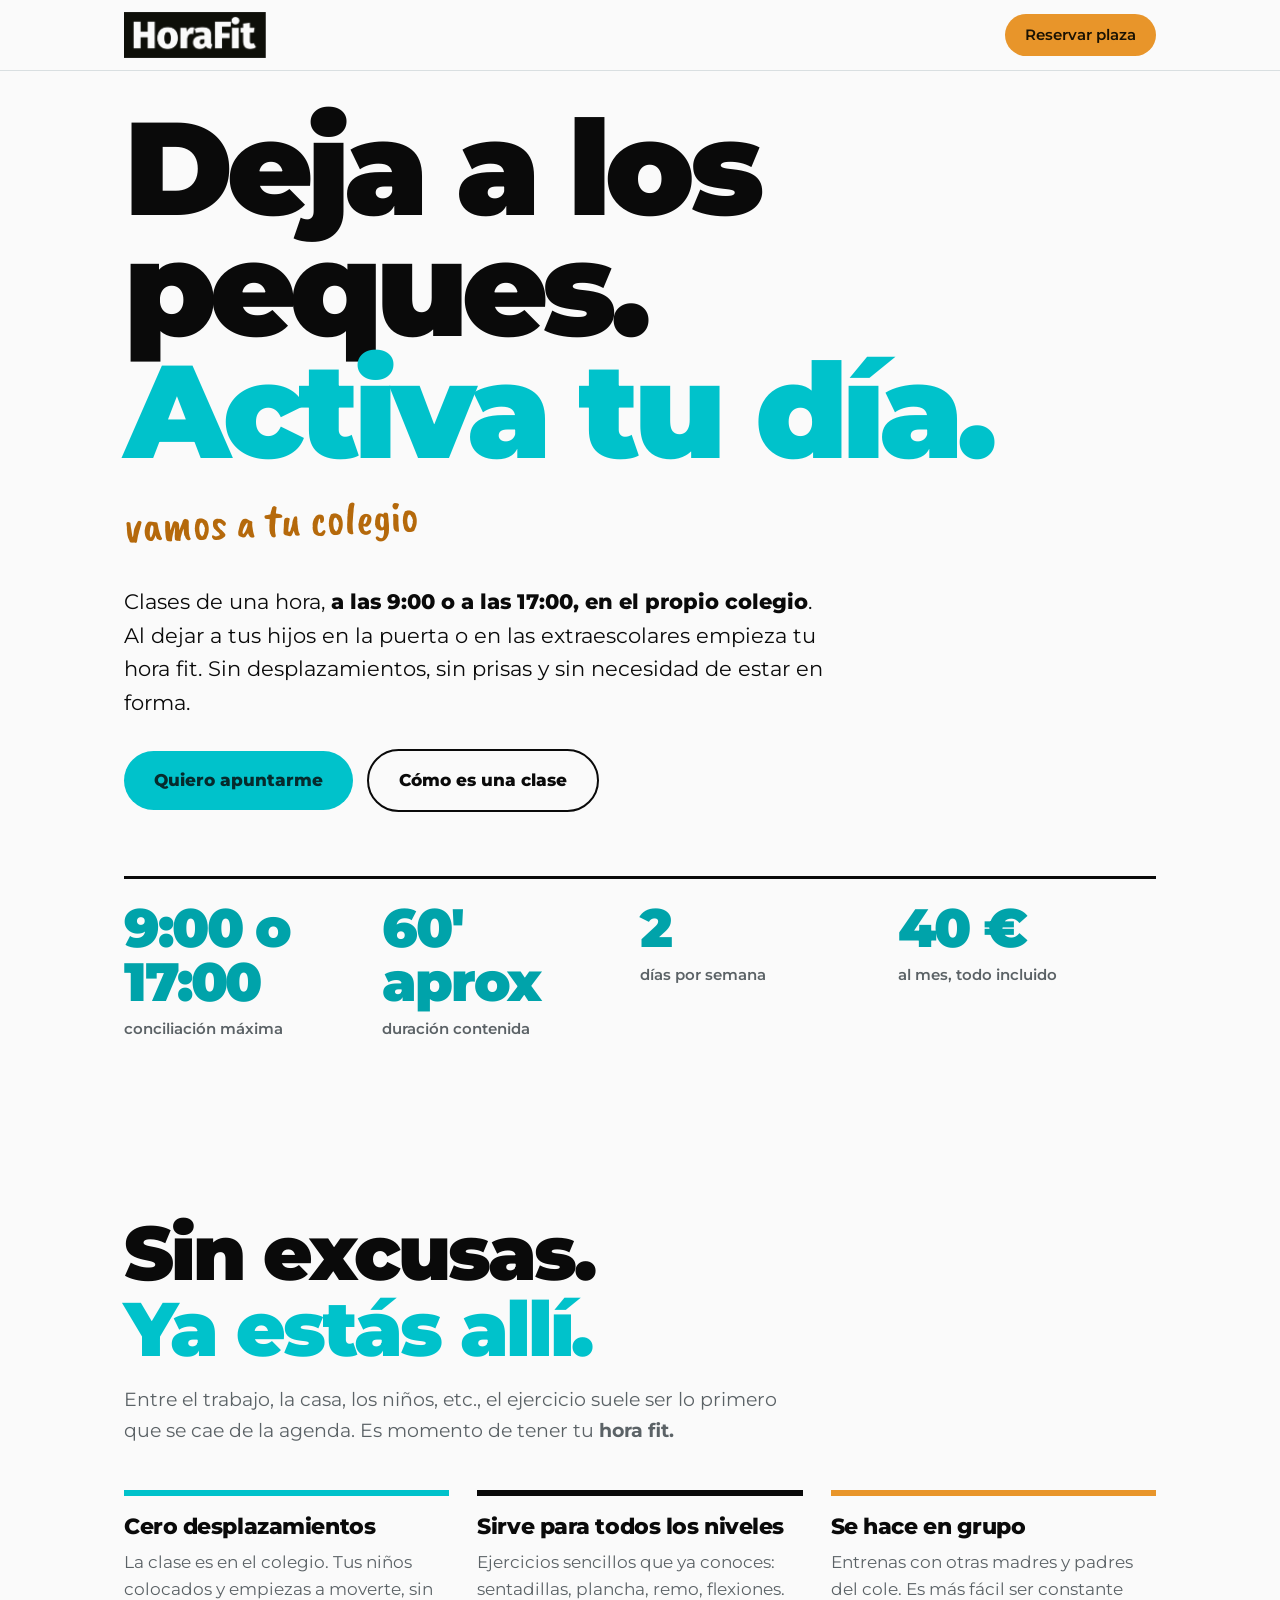
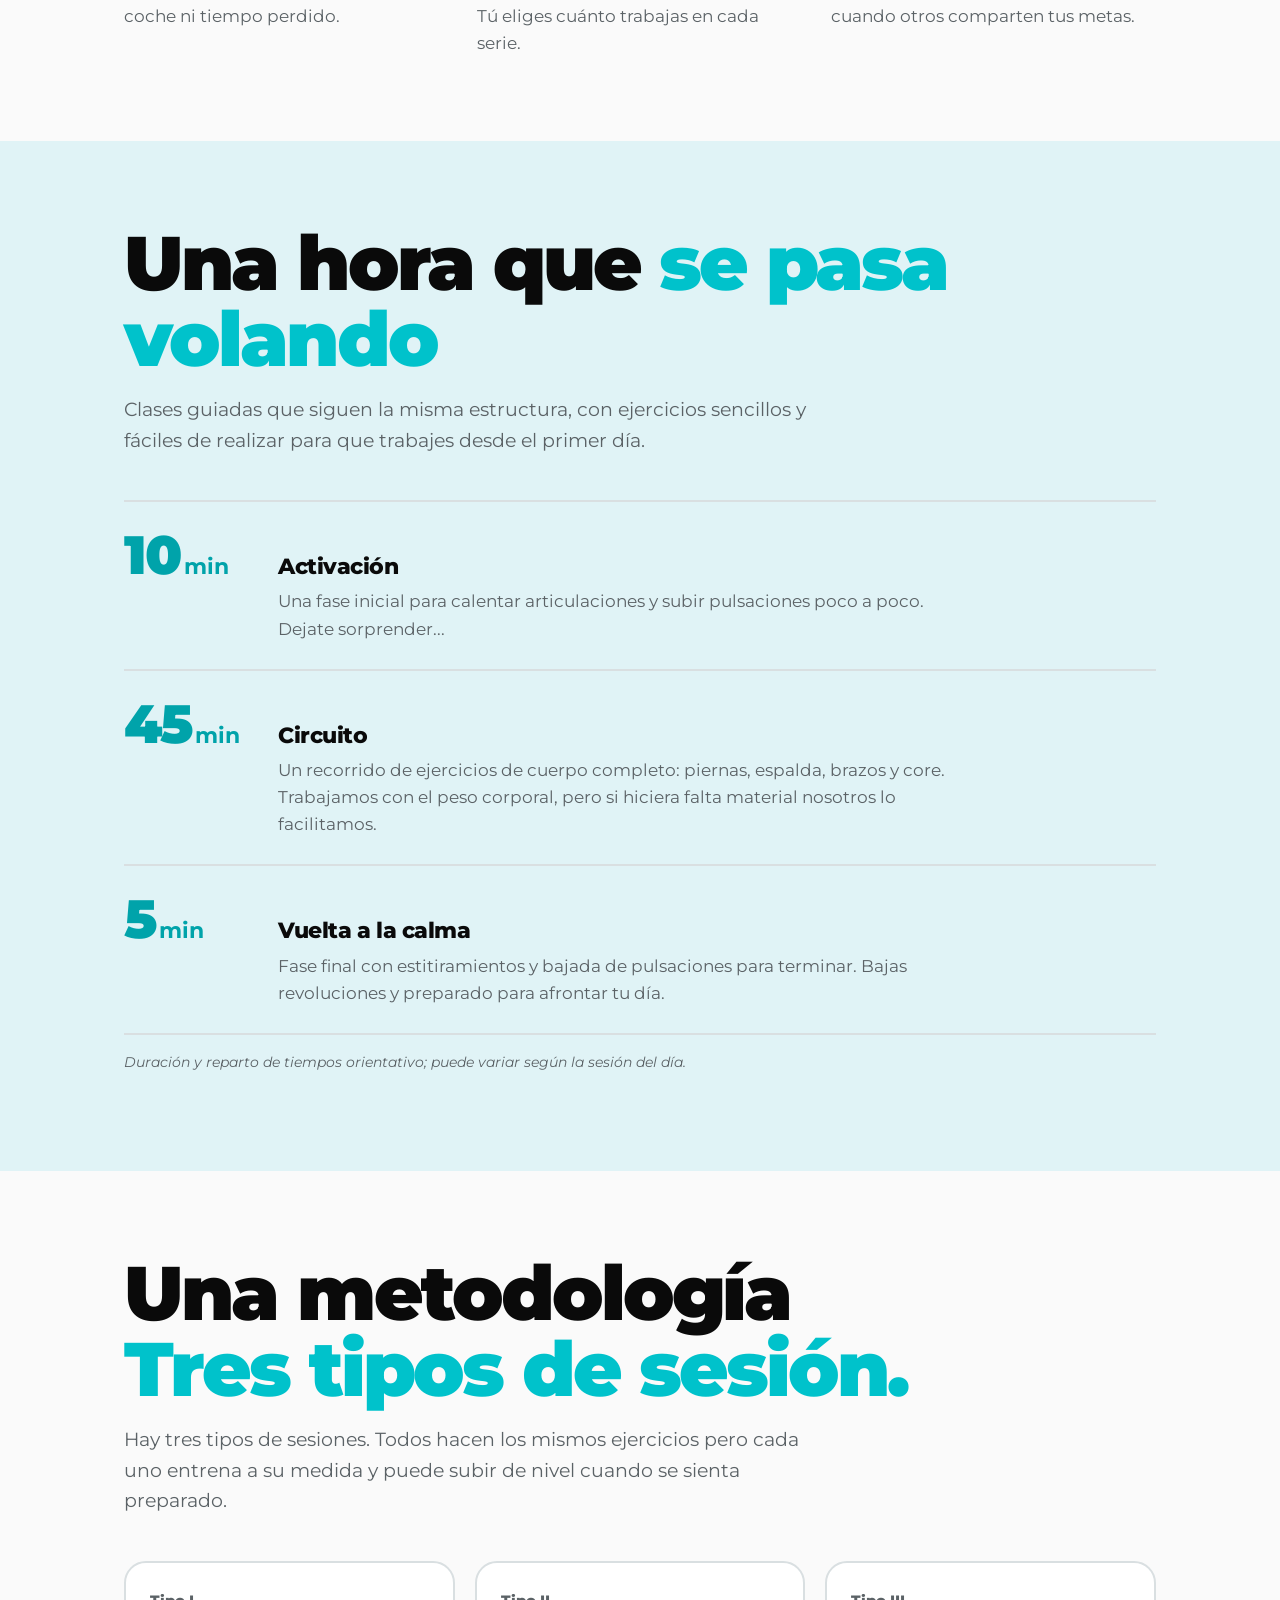
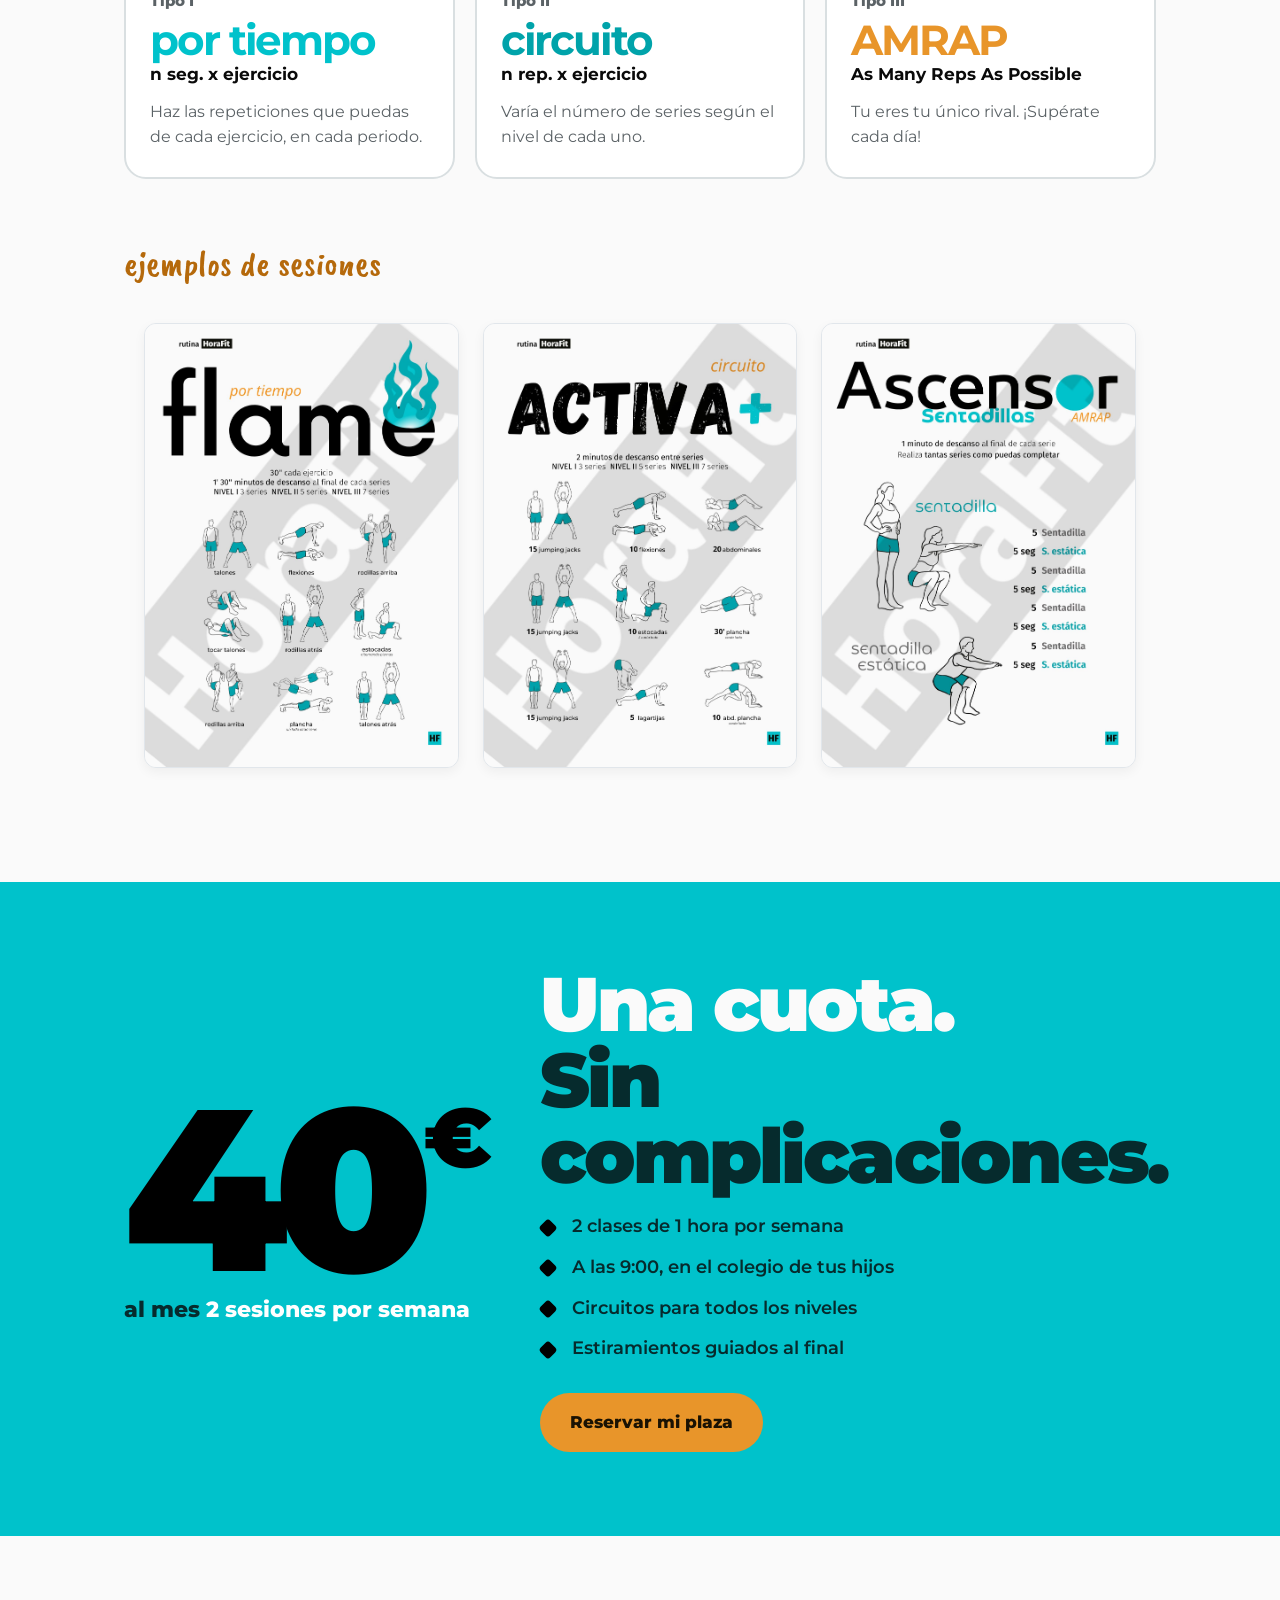
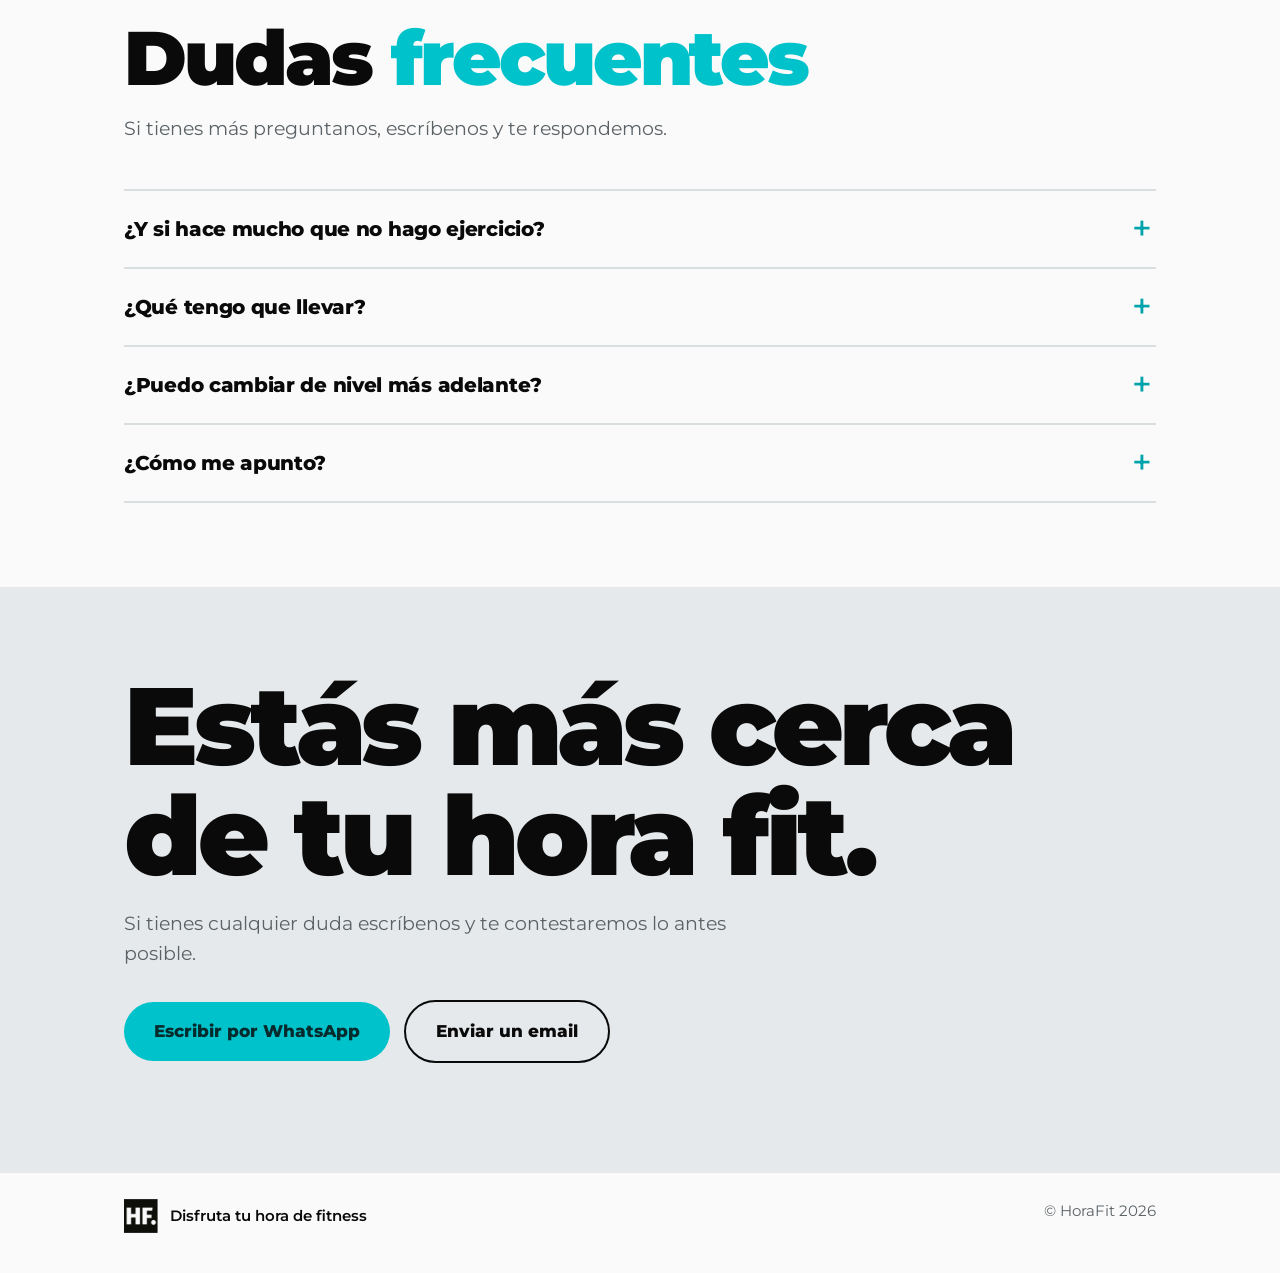
==== index.html @ 017bdccf "Update text for clarity in index.html" ====
<!DOCTYPE html>
<html lang="es">
<head>
<meta charset="utf-8">
<meta name="viewport" content="width=device-width, initial-scale=1, viewport-fit=cover">
<title>HoraFit · Fitness en grupo basado en circuitos para todos los niveles.</title>

 <!-- Vista previa al compartir el enlace (WhatsApp, Facebook, etc.) -->
<meta property="og:type" content="website">
<meta property="og:url" content="https://estebancalvobayarri.github.io/hora-fit/">
<meta property="og:title" content="HoraFit">
<meta property="og:description" content="Fitness en grupo basado en circuitos para todos los niveles.">
<meta property="og:image" content="https://estebancalvobayarri.github.io/hora-fit/images/HF1.jpg">
<meta property="og:image:width" content="1200">
<meta property="og:image:height" content="630">
<meta name="twitter:card" content="summary_large_image">
<meta name="twitter:title" content="HoraFit">
<meta name="twitter:description" content="Fitness en grupo basado en circuitos para todos los niveles.">
<meta name="twitter:image" content="https://estebancalvobayarri.github.io/hora-fit/images/HF1.jpg">
    
<meta name="description" content="Clases de circuito de 1 hora a las 9:00 en el colegio de tus hijos. Todos los niveles, 2 días por semana, 40 €/mes."> 
<link rel="preconnect" href="https://fonts.googleapis.com">
<link rel="preconnect" href="https://fonts.gstatic.com" crossorigin>
<link href="https://fonts.googleapis.com/css2?family=Montserrat:ital,wght@0,400;0,500;0,600;0,800;0,900;1,400;1,500&family=Caveat+Brush&display=swap" rel="stylesheet">
<link rel="stylesheet" href="styles.css">
</head>
<body>

 <header class="site-header">
  <div class="wrap">
    <div class="bar">
      <a class="brand" href="#top" aria-label="HoraFit, inicio"><img class="logo" src="images/HoraFit.png" alt="HoraFit"></a>
     <a class="pill" href="aviso.html" data-track="Clic en Reservar plaza (cabecera)">Reservar plaza</a>
    </div>
  </div>
</header>

<main id="top">
  <div class="hero">
    <div class="wrap">
      <h1><span class="a">Deja a los peques.</span><span class="b">Activa tu día.</span></h1>
      <p class="tag">vamos a tu colegio</p>
      <p class="lead">Clases de una hora, <strong>a las 9:00 o a las 17:00, en el propio colegio</strong>. Al dejar a tus hijos en la puerta o en las extraescolares empieza tu hora fit. Sin desplazamientos, sin prisas y sin necesidad de estar en forma.</p>
      <div class="cta-row">
        <a class="btn" href="#precio">Quiero apuntarme</a>
        <a class="btn ghost" href="#clase">Cómo es una clase</a>
      </div>

      <div class="facts" role="list">
        <div class="fact" role="listitem"><strong>9:00 o 17:00</strong><span>conciliación máxima</span></div>
        <div class="fact" role="listitem"><strong>60' aprox</strong><span>duración contenida</span></div>
        <div class="fact" role="listitem"><strong>2</strong><span>días por semana</span></div>
        <div class="fact" role="listitem"><strong>40 €</strong><span>al mes, todo incluido</span></div>
      </div>
    </div>
  </div>

  <section>
    <div class="wrap">
      <h2>Sin excusas.<br><span class="c">Ya estás allí.</span></h2>
      <p class="intro">Entre el trabajo, la casa, los niños, etc., el ejercicio suele ser lo primero que se cae de la agenda. Es momento de tener tu <strong>hora fit.</strong></p>
      <div class="why">
        <article>
          <h3>Cero desplazamientos</h3>
          <p>La clase es en el colegio. Tus niños colocados y empiezas a moverte, sin coche ni tiempo perdido.</p>
        </article>
        <article>
          <h3>Sirve para todos los niveles</h3>
          <p>Ejercicios sencillos que ya conoces: sentadillas, plancha, remo, flexiones. Tú eliges cuánto trabajas en cada serie.</p>
        </article>
        <article>
          <h3>Se hace en grupo</h3>
          <p>Entrenas con otras madres y padres del cole. Es más fácil ser constante cuando otros comparten tus metas.</p>
        </article>
      </div>
    </div>
  </section>

  <section class="flow" id="clase">
    <div class="wrap">
      <h2>Una hora que <span class="c">se pasa volando</span></h2>
      <p class="intro">Clases guiadas que siguen la misma estructura, con ejercicios sencillos y fáciles de realizar para que trabajes desde el primer día.</p>
      <ol class="steps">
        <li>
          <div class="t">10<small>min</small></div>
          <div><h3>Activación</h3><p>Una fase inicial para calentar articulaciones y subir pulsaciones poco a poco. Dejate sorprender...</p></div>
        </li>
        <li>
          <div class="t">45<small>min</small></div>
          <div><h3>Circuito</h3><p>Un recorrido de ejercicios de cuerpo completo: piernas, espalda, brazos y core. Trabajamos con el peso corporal, pero si hiciera falta material nosotros lo facilitamos.</p></div>
        </li>
        <li>
          <div class="t">5<small>min</small></div>
          <div><h3>Vuelta a la calma</h3><p>Fase final con estitiramientos y bajada de pulsaciones para terminar. Bajas revoluciones y preparado para afrontar tu día.</p></div>
        </li>
      </ol>
      <p class="note">Duración y reparto de tiempos orientativo; puede variar según la sesión del día.</p>
    </div>
  </section>

  <section id="niveles">
    <div class="wrap">
      <h2>Una metodología<br><span class="c">Tres tipos de sesión.</span></h2>
      <p class="intro">Hay tres tipos de sesiones. Todos hacen los mismos ejercicios pero cada uno entrena a su medida y puede subir de nivel cuando se sienta preparado.</p>

      <div class="levels">
        <div class="lvl"><div class="n">Tipo I</div><div class="big">por tiempo</div><div class="s">n seg. x ejercicio</div><p>Haz las repeticiones que puedas de cada ejercicio, en cada periodo.</p></div>
        <div class="lvl"><div class="n">Tipo II</div><div class="big">circuito</div><div class="s">n rep. x ejercicio</div><p>Varía el número de series según el nivel de cada uno.</p></div>
        <div class="lvl"><div class="n">Tipo III</div><div class="big">AMRAP</div><div class="s">As Many Reps As Possible</div><p>Tu eres tu único rival. ¡Supérate cada día!</p></div>
      </div>

      <p class="circuit-title">ejemplos de sesiones </p>
     <div class="circuit-a4-container">
      <div class="a4-card">
        <img src="images/flame.jpg" alt="Circuito Tipo I">
      </div>
      <div class="a4-card">
        <img src="images/activa+.jpg" alt="Circuito Tipo II">
      </div>
      <div class="a4-card">
        <img src="images/ascensor sentadillas.jpg" alt="Circuito Tipo III">
      </div>
    </div>
    </div>
  </section>

  <section class="price" id="precio">
    <div class="wrap">
      <div>
        <div class="amount">40<sup>€</sup></div>
        <p class="per">al mes <span class="blanco">2 sesiones por semana</span></p>
      </div>
      <div>
        <h2><span class="d">Una cuota.<br></span>Sin complicaciones.</h2>
        <ul>
          <li>2 clases de 1 hora por semana</li>
          <li>A las 9:00, en el colegio de tus hijos</li>
          <li>Circuitos para todos los niveles</li>
          <li>Estiramientos guiados al final</li>
        </ul>
       <a class="btn" href="aviso.html" data-track="Clic en Reservar mi plaza (precio)">Reservar mi plaza</a>
      </div>
    </div>
  </section>

  <section id="faq">
    <div class="wrap">
      <h2>Dudas <span class="c">frecuentes</span></h2>
      <p class="intro">Si tienes más preguntanos, escríbenos y te respondemos.</p>

      <details>
        <summary>¿Y si hace mucho que no hago ejercicio?</summary>
        <p>Es justo para ti. Empiezas poco a poco vas a tu ritmo. Los ejercicios son básicos y te explicamos cómo hacerlos bien desde el primer día.</p>
      </details>
      <details>
        <summary>¿Qué tengo que llevar?</summary>
        <p>Ropa cómoda, zapatillas deportivas, toalla y una botella de agua.</p>
      </details>
      <details>
        <summary>¿Puedo cambiar de nivel más adelante?</summary>
        <p>Sí. Todos hacemos el mismo circuito y el nivel se ajusta en la propia sesión aumentando series o repeticiones. Así que subes cuando te sientas preparado.</p>
      </details>
      <details>
        <summary>¿Cómo me apunto?</summary>
        <p>Depende de cada colegio, escríbenos por WhatsApp o por email y te explicamos tu caso.</p>
      </details>
    </div>
  </section>

  <section class="final">
  <div class="wrap"> <!-- O la clase de contenedor que uses -->
    <h2>Estás más cerca de tu hora fit.</h2>
    <p>Si tienes cualquier duda escríbenos y te contestaremos lo antes posible.</p>
    <div class="cta-row">
      <!-- Añade tu número de teléfono real al final del enlace de WhatsApp para que no falle -->
      <a class="btn" href="https://wa.me/34653803390">Escribir por WhatsApp</a>
      <a class="btn ghost" href="mailto:estebancalvobayarri@gmail.com">Enviar un email</a>
    </div>
  </div>
</section>

</main>

<footer>
  <div class="wrap">
    <span class="foot-brand"><img class="logo-sm" src="images/HF.jpeg" alt="HF"><span>Disfruta tu hora de fitness</span></span>
    <span>© HoraFit 2026</span>
  </div>
</footer>



<!-- SCRIPT DE SEGUIMIENTO (Asegúrate de cambiar TU_URL_DE_APPS_SCRIPT_AQUÍ) -->
<script>
    const URL_GOOGLE_SCRIPT = "https://script.google.com/macros/s/AKfycby-YPIvV1gjPEvxCAwQiYgXVRnTk8t5y-qBRHEYDeFAz7sKVI6HXMQReq3jLCYD7Cay/exec"; 

    // Registra el clic de cualquier enlace con atributo data-track
    document.querySelectorAll('[data-track]').forEach(function(el) {
        el.addEventListener('click', function() {
            const datosEnviar = {
                accion: el.getAttribute('data-track')
            };

            // keepalive permite que la petición termine aunque la página cambie a aviso.html
            fetch(URL_GOOGLE_SCRIPT, {
                method: "POST",
                mode: "no-cors",
                keepalive: true,
                headers: {
                    "Content-Type": "application/json"
                },
                body: JSON.stringify(datosEnviar)
            })
            .then(() => {
                console.log("Registro enviado correctamente.");
            })
            .catch(error => console.error("Error al registrar:", error));
        });
    });
</script>

</body>
</html>
---- styles.css ----
:root{
  box-sizing:border-box;
  padding-top:env(safe-area-inset-top,0px);
  padding-bottom:env(safe-area-inset-bottom,0px);
  --bg:#FAFAFA;
  --bg-soft:#E0F3F6;
  --ink:#0A0A0A;
  --muted:#5b6266;
  --cyan:#00C2CB;
  --teal:#00A3AA;
  --teal-deep:#007F86;
  --orange:#E8952A;
  --orange-text:#B5690B;
  --grey-shape:#E2E2E2;
  --card:#FFFFFF;
  --line:#d9dfe1;
  --on-cyan:#062b2d;
  --gris:#0E0F09;
  --orange:#E8952A;
}
@media (prefers-color-scheme: dark){
  :root:not([data-theme="light"]){
    --bg:#0F1415;
    --bg-soft:#12292B;
    --ink:#F4F7F7;
    --muted:#9fb0b3;
    --orange-text:#F0A54B;
    --grey-shape:#1a2223;
    --card:#161D1E;
    --line:#2a3537;
  }
}
:root[data-theme="dark"]{
  --bg:#0F1415;
  --bg-soft:#12292B;
  --ink:#F4F7F7;
  --muted:#9fb0b3;
  --orange-text:#F0A54B;
  --grey-shape:#1a2223;
  --card:#161D1E;
  --line:#2a3537;
}
*,*::before,*::after{box-sizing:inherit}
html{scroll-padding-top:calc(env(safe-area-inset-top,0px) + 84px);scroll-behavior:smooth}
body{
  margin:0;background:var(--bg);color:var(--ink);
  font-family:"Montserrat",system-ui,-apple-system,"Segoe UI",Roboto,Arial,sans-serif;
  font-size:17px;line-height:1.6;-webkit-font-smoothing:antialiased;overflow-x:hidden;
}
a{color:inherit}
:focus-visible{outline:3px solid var(--orange);outline-offset:3px;border-radius:4px}
.wrap{max-width:1080px;margin:0 auto;padding:0 24px}

/* top bar */
/* header fijo */
.site-header{
  position:sticky;top:env(safe-area-inset-top,0px);z-index:100;
  background:var(--bg);
  border-bottom:1px solid var(--line);
}
@supports (background:color-mix(in srgb,red 50%,blue)){
  .site-header{
    background:color-mix(in srgb,var(--bg) 88%,transparent);
    -webkit-backdrop-filter:saturate(1.4) blur(10px);
    backdrop-filter:saturate(1.4) blur(10px);
  }
}
.bar{display:flex;align-items:center;justify-content:space-between;padding:12px 0}
.brand{font-weight:500;font-size:20px;letter-spacing:-.01em;text-decoration:none}
.brand b{font-weight:800}
.brand i{display:inline-block;width:16px;height:16px;background:var(--cyan);margin:0 3px 0 4px;transform:rotate(45deg) scale(.8);border-radius:3px;vertical-align:-1px}
.bar a.pill{font-size:15px}

/* logos */
.brand{display:inline-flex;align-items:center}
.logo{display:block;height:46px;width:auto;mix-blend-mode:multiply}
.foot-brand{display:flex;align-items:center;gap:12px;font-weight:600;color:var(--ink)}
.logo-sm{display:block;height:34px;width:auto;mix-blend-mode:multiply}
@media (prefers-color-scheme: dark){
  :root:not([data-theme="light"]) .logo,
  :root:not([data-theme="light"]) .logo-sm{mix-blend-mode:normal;background:#fff;border-radius:8px;padding:3px 6px}
}
:root[data-theme="dark"] .logo,
:root[data-theme="dark"] .logo-sm{mix-blend-mode:normal;background:#fff;border-radius:8px;padding:3px 6px}

/* buttons */
.btn{
  display:inline-block;background:var(--cyan);color:var(--on-cyan);font-weight:800;font-size:17px;
  padding:16px 30px;border-radius:999px;text-decoration:none;border:0;cursor:pointer;
  transition:transform .15s ease, background .15s ease;
}
.btn:hover{background:var(--teal);color:#fff;transform:translateY(-2px)}
.btn.ghost{background:transparent;border:2px solid var(--ink);color:var(--ink)}
.btn.ghost:hover{background:var(--ink);color:var(--bg)}
.pill{display:inline-block;background:var(--orange);color:#1a1203;padding:9px 20px;border-radius:999px;text-decoration:none;font-weight:600}

/* hero */
.hero{position:relative;padding:36px 0 90px;isolation:isolate}
.hero h1{
  margin:0;font-weight:900;letter-spacing:-.045em;line-height:.92;
  font-size:clamp(50px,11.5vw,132px);
}
.hero h1 .a{display:block}
.hero h1 .b{display:block;color:var(--cyan)}
.hero .tag{
  font-family:"Caveat Brush","Montserrat",cursive;font-size:clamp(28px,4.6vw,46px);
  color:var(--orange-text);margin:14px 0 0;transform:rotate(-2deg);display:inline-block;
}
.hero .lead{max-width:34em;font-size:clamp(18px,2.2vw,21px);margin:26px 0 30px;color:var(--ink)}
.hero .lead strong{font-weight:800}
.cta-row{display:flex;flex-wrap:wrap;gap:14px;align-items:center}

.facts{display:grid;grid-template-columns:repeat(4,1fr);gap:0;margin-top:64px;border-top:3px solid var(--ink)}
.fact{padding:22px 18px 0 0}
.fact strong{display:block;font-size:clamp(34px,5vw,54px);font-weight:900;letter-spacing:-.04em;line-height:1;color:var(--teal)}
.fact span{display:block;margin-top:8px;font-weight:600;font-size:15px;color:var(--muted)}

/* sections */
section{padding:84px 0}
h2{
  margin:0 0 18px;font-weight:900;letter-spacing:-.04em;line-height:1;
  font-size:clamp(38px,7vw,76px);
}
h2 .c{color:var(--cyan)}
h2 .d{color:var(--bg)}
.intro{max-width:36em;color:var(--muted);font-size:19px;margin:0 0 44px}

/* why */
.why{display:grid;grid-template-columns:repeat(3,1fr);gap:28px}
.why article{border-top:6px solid var(--cyan);padding-top:18px}
.why article:nth-child(2){border-color:var(--ink)}
.why article:nth-child(3){border-color:var(--orange)}
.why h3{margin:0 0 8px;font-size:22px;font-weight:800;letter-spacing:-.02em;line-height:1.2}
.why p{margin:0;color:var(--muted)}

/* class flow */
.flow{background:var(--bg-soft)}
.steps{list-style:none;margin:0;padding:0;display:grid;gap:0}
.steps li{
  display:grid;grid-template-columns:130px 1fr;gap:24px;align-items:baseline;
  padding:26px 0;border-bottom:2px solid var(--line);
}
.steps li:first-child{border-top:2px solid var(--line)}
.steps .t{font-weight:900;font-size:clamp(34px,5vw,54px);letter-spacing:-.04em;color:var(--teal);line-height:1}
.steps .t small{font-size:.4em;font-weight:700;margin-left:4px;letter-spacing:0}
.steps h3{margin:0 0 4px;font-size:22px;font-weight:800;letter-spacing:-.02em}
.steps p{margin:0;color:var(--muted);max-width:40em}
.note{font-size:14px;color:var(--muted);margin-top:16px;font-style:italic}

/* levels */
.levels{display:grid;grid-template-columns:repeat(3,1fr);gap:20px;margin-bottom:56px}
.lvl{background:var(--card);border:2px solid var(--line);border-radius:22px;padding:26px 24px 28px}
.lvl .n{font-size:15px;font-weight:800;color:var(--muted)}
.lvl .big{font-size:42px;font-weight:700;letter-spacing:-.05em;line-height:1;margin:6px 0 0}
.lvl:nth-child(1) .big{color:var(--cyan)}
.lvl:nth-child(2) .big{color:var(--teal)}
.lvl:nth-child(3) .big{color:var(--orange)}
.lvl .s{font-weight:700}
.lvl p{margin:12px 0 0;color:var(--muted);font-size:15.5px}
.rest{font-weight:600;margin:-28px 0 56px}

.circuit-title{font-family:"Caveat Brush","Montserrat",cursive;font-size:36px;color:var(--orange-text);margin:0 0 6px;font-weight:400}
.circuit{display:grid;grid-template-columns:repeat(3,1fr);gap:0 28px;list-style:none;margin:0;padding:0}
.circuit li{display:flex;align-items:baseline;gap:14px;padding:16px 0;border-bottom:2px solid var(--line)}
.circuit b{font-size:34px;font-weight:900;letter-spacing:-.04em;min-width:64px;line-height:1}
.circuit span{font-weight:600;font-size:17px}
.circuit em{display:block;font-size:13px;font-weight:500;color:var(--muted)}

/* price */
.price{position:relative;overflow:hidden;isolation:isolate;background:var(--cyan);color:var(--on-cyan)}
.price .wrap{display:grid;grid-template-columns:1.1fr 1fr;gap:48px;align-items:center}
.price h2{color:var(--on-cyan)}
.price .amount{font-weight:900;letter-spacing:-.06em;line-height:.85;font-size:clamp(110px,22vw,230px);color:#000}
.price .amount sup{font-size:.36em;vertical-align:top;letter-spacing:0;margin-left:4px;position:relative;top:.15em}
.price .per{font-weight:800;font-size:22px;margin:6px 0 0}
.price .per .blanco{color:#fff}
.price ul{list-style:none;padding:0;margin:0 0 30px;display:grid;gap:12px}
.price li{font-weight:600;padding-left:32px;position:relative;font-size:18px}
.price li::before{content:"";position:absolute;left:0;top:.42em;width:16px;height:16px;background:#000;border-radius:4px;transform:rotate(45deg) scale(.85)}
.price .btn{background:var(--orange);color:#1a1203}
.price .btn:hover{background:var(--orange);color:#1a1203}

/* faq */
details{border-bottom:2px solid var(--line);padding:0}
details:first-of-type{border-top:2px solid var(--line)}
summary{
  cursor:pointer;list-style:none;padding:22px 44px 22px 0;font-weight:800;font-size:20px;
  letter-spacing:-.015em;position:relative;
}
summary::-webkit-details-marker{display:none}
summary::after{content:"+";position:absolute;right:4px;top:50%;transform:translateY(-52%);font-size:34px;font-weight:500;color:var(--teal);transition:transform .2s ease}
details[open] summary::after{transform:translateY(-52%) rotate(45deg)}
details p{margin:0 0 24px;color:var(--muted);max-width:42em}

/* final cta */
.final{text-align:left;padding-bottom:110px; background:#e6e9eb}
.final h2{font-size:clamp(44px,9vw,110px)}
.final p{max-width:32em;font-size:19px;color:var(--muted);margin:0 0 30px}

footer{border-top:0px solid var(--ink);padding:26px 0 40px;font-size:15px;color:var(--muted);}
footer .wrap{display:flex;flex-wrap:wrap;gap:12px;justify-content:space-between}
footer b{color:var(--ink)}

/* Contenedor de los tres bloques A4 */
.circuit-a4-container {
  display: flex;
  gap: 24px;
  justify-content: center;
  flex-wrap: wrap;
  margin: 30px auto;
  padding: 0 20px;
  max-width: 1100px;
}

/* Tarjeta con proporción exacta A4 (1:1.4142) */
.a4-card {
  flex: 1;
  min-width: 260px;
  max-width: 320px;
  aspect-ratio: 1 / 1.4142;
  background-color: #f7f9fa; /* Fondo neutro mientras carga la imagen */
  border: 1px solid #e1e6eb;
  border-radius: 12px;
  overflow: hidden;
  box-shadow: 0 4px 12px rgba(0, 0, 0, 0.05);
  transition: transform 0.2s ease;
}

/* Efecto sutil al pasar el cursor */
.a4-card:hover {
  transform: translateY(-4px);
}

/* Ajuste de la imagen dentro del contenedor */
.a4-card img {
  width: 100%;
  height: 100%;
  object-fit: cover;
  display: block;
}

@media (max-width:820px){
  .facts{grid-template-columns:repeat(2,1fr);gap:8px 0}
  .fact{padding-bottom:16px}
  .why,.levels{grid-template-columns:1fr}
  .circuit{grid-template-columns:1fr}
  .price .wrap{grid-template-columns:1fr;gap:28px}
  .steps li{grid-template-columns:1fr;gap:6px}
  section{padding:60px 0}
  .rest{margin-top:-36px}
}
@media (prefers-reduced-motion:reduce){
  html{scroll-behavior:auto}
  .btn,summary::after{transition:none}
}
/* ==========================================================================
   RESPONSIVE DESIGN (Media Query para Móviles y Tablets)
   ========================================================================== */
@media (max-width: 768px) {
  /* 1. Ajuste del Logo y la Barra de Navegación */
  .logo {
    height: 32px; /* Reduce el tamaño del logo de 46px a 32px */
  }
  
  .bar {
    padding: 16px 0; /* Un poco más de espacio vertical en móvil */
  }

  /* 2. Ajustes del Bloque Hero (Principal) */
  .hero {
    padding: 24px 0 60px;
  }
  
  /* Pasa los 4 datos (facts) de 4 columnas a 2 columnas */
  .facts {
    grid-template-columns: repeat(2, 1fr);
    gap: 20px 0;
  }

  /* 3. Secciones Generales */
  section {
    padding: 56px 0; /* Reduce el espaciado exagerado entre secciones */
  }

  /* Pasa la sección "Por qué" de 3 columnas a 1 sola columna vertical */
  .why {
    grid-template-columns: 1fr;
    gap: 36px;
  }

  /* 4. Flujo de Clases (Steps) */
  /* Cambia la estructura de filas horizontales a bloques apilados */
  .steps li {
    grid-template-columns: 1fr;
    gap: 8px;
    padding: 20px 0;
  }

  /* 5. Tarjetas de Niveles y Circuitos */
  /* Pasa los niveles de 3 columnas a 1 sola columna */
  .levels {
    grid-template-columns: 1fr;
    margin-bottom: 40px;
  }

  /* Pasa el circuito de 3 columnas a 1 sola columna */
  .circuit {
    grid-template-columns: 1fr;
  }

  /* 6. Sección de Precios */
  /* Pasa la fila horizontal a dos bloques verticales (Texto arriba, Precio abajo) */
  .price .wrap {
    grid-template-columns: 1fr;
    gap: 36px;
  }
  
  /* Centrar llamado a la acción (CTA) y Footer solo en móviles (pantallas menores a 768px) */
@media (max-width: 768px) {
  .final {
    text-align: left; /* Centra el título y el botón en móvil */
  }

  .final p {
    margin: 0 auto 30px;
    /* Centra la caja del párrafo en móvil */
  }

  footer .wrap {
    justify-content: center; /* Agrupa los elementos al centro en móvil */
    text-align: left;      /* Asegura que los textos internos se centren */
    flex-direction: column;  /* Apila los elementos verticalmente si el espacio es muy estrecho */
    gap: 16px;               /* Añade un poco más de separación entre los elementos apilados */
  }
}
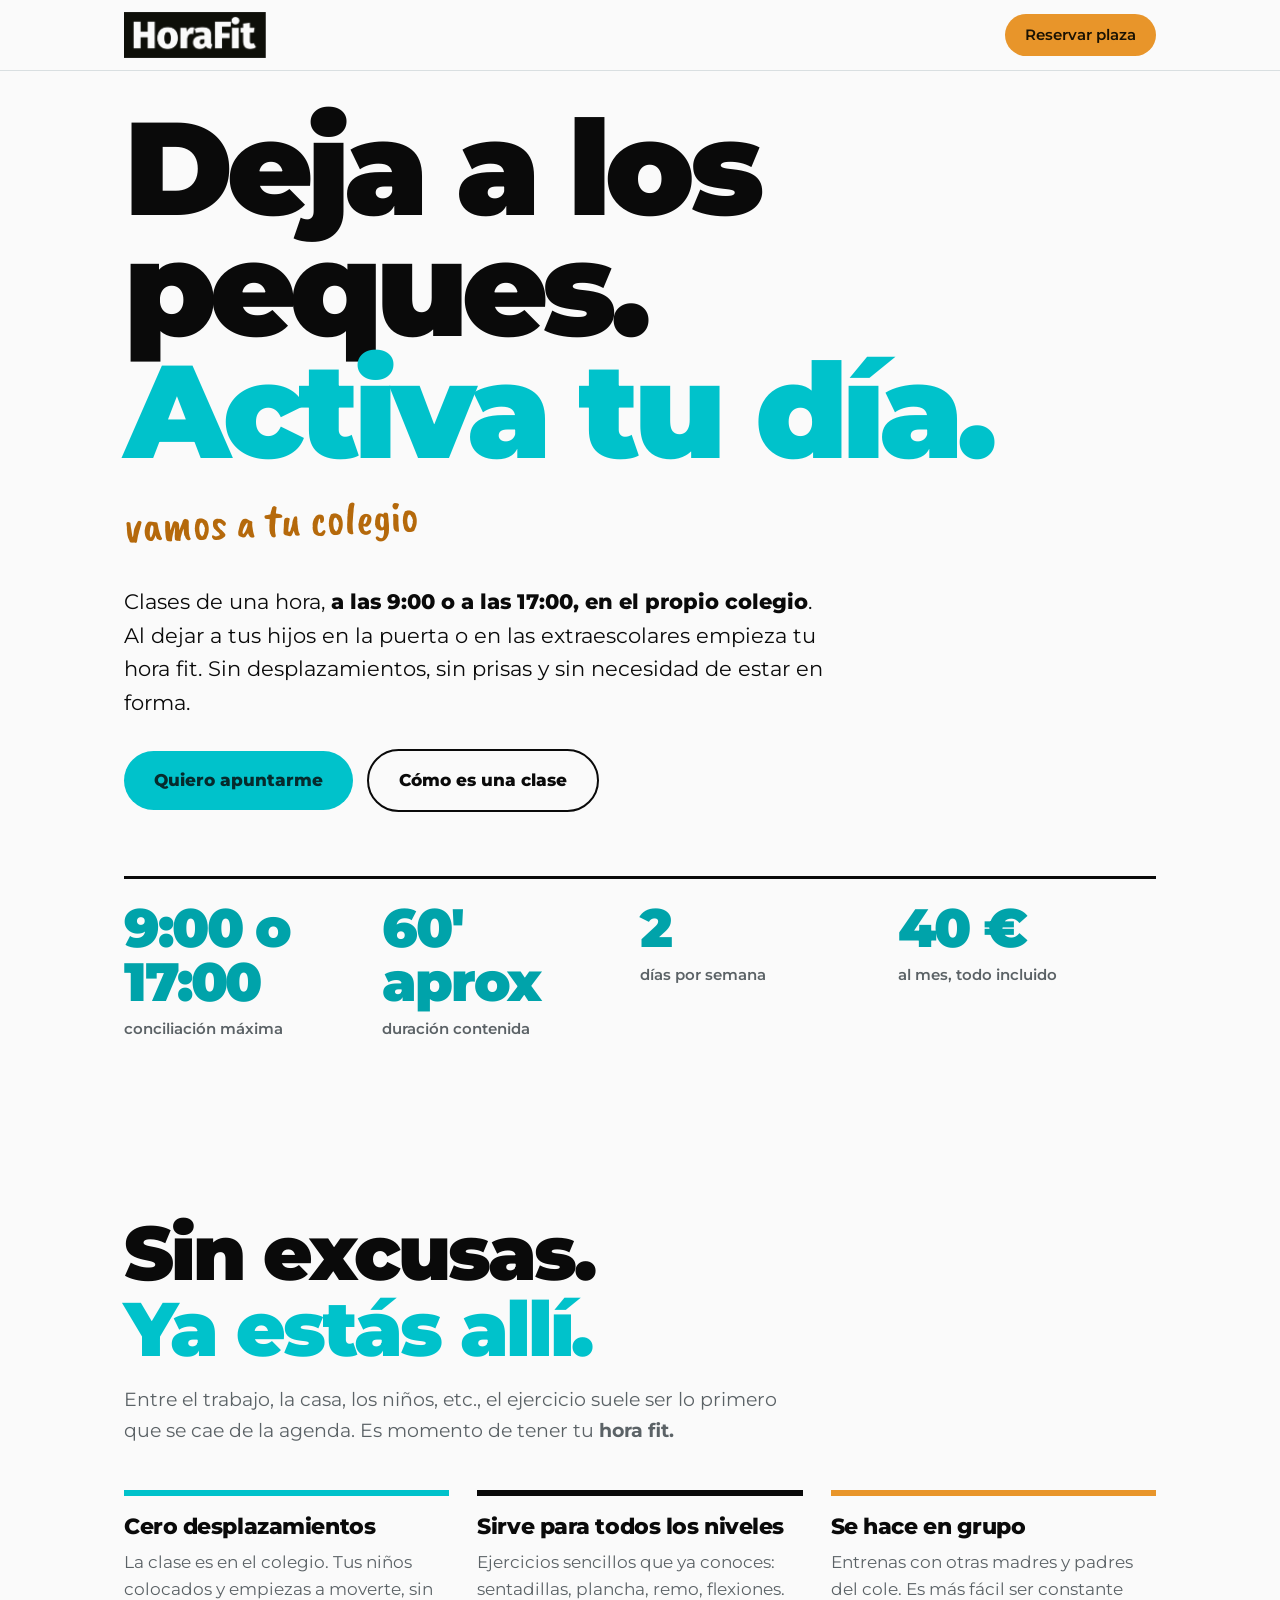
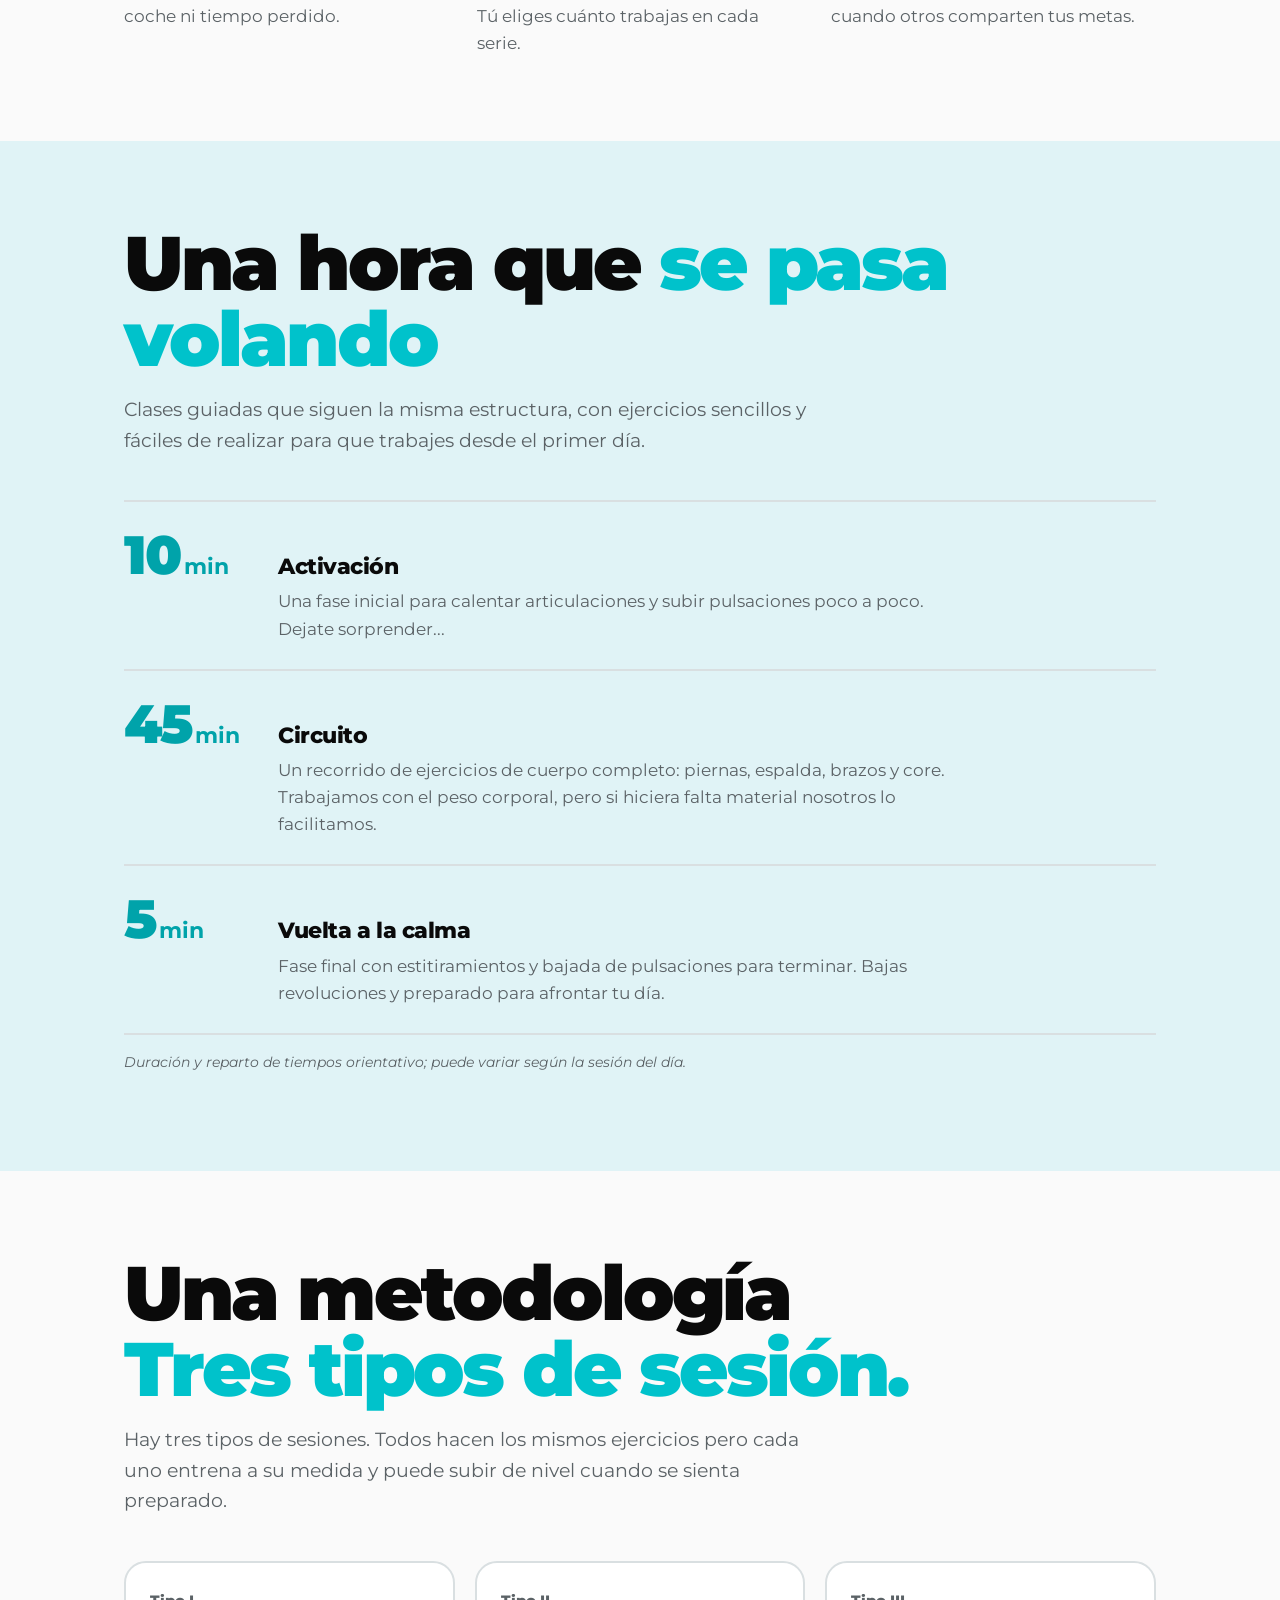
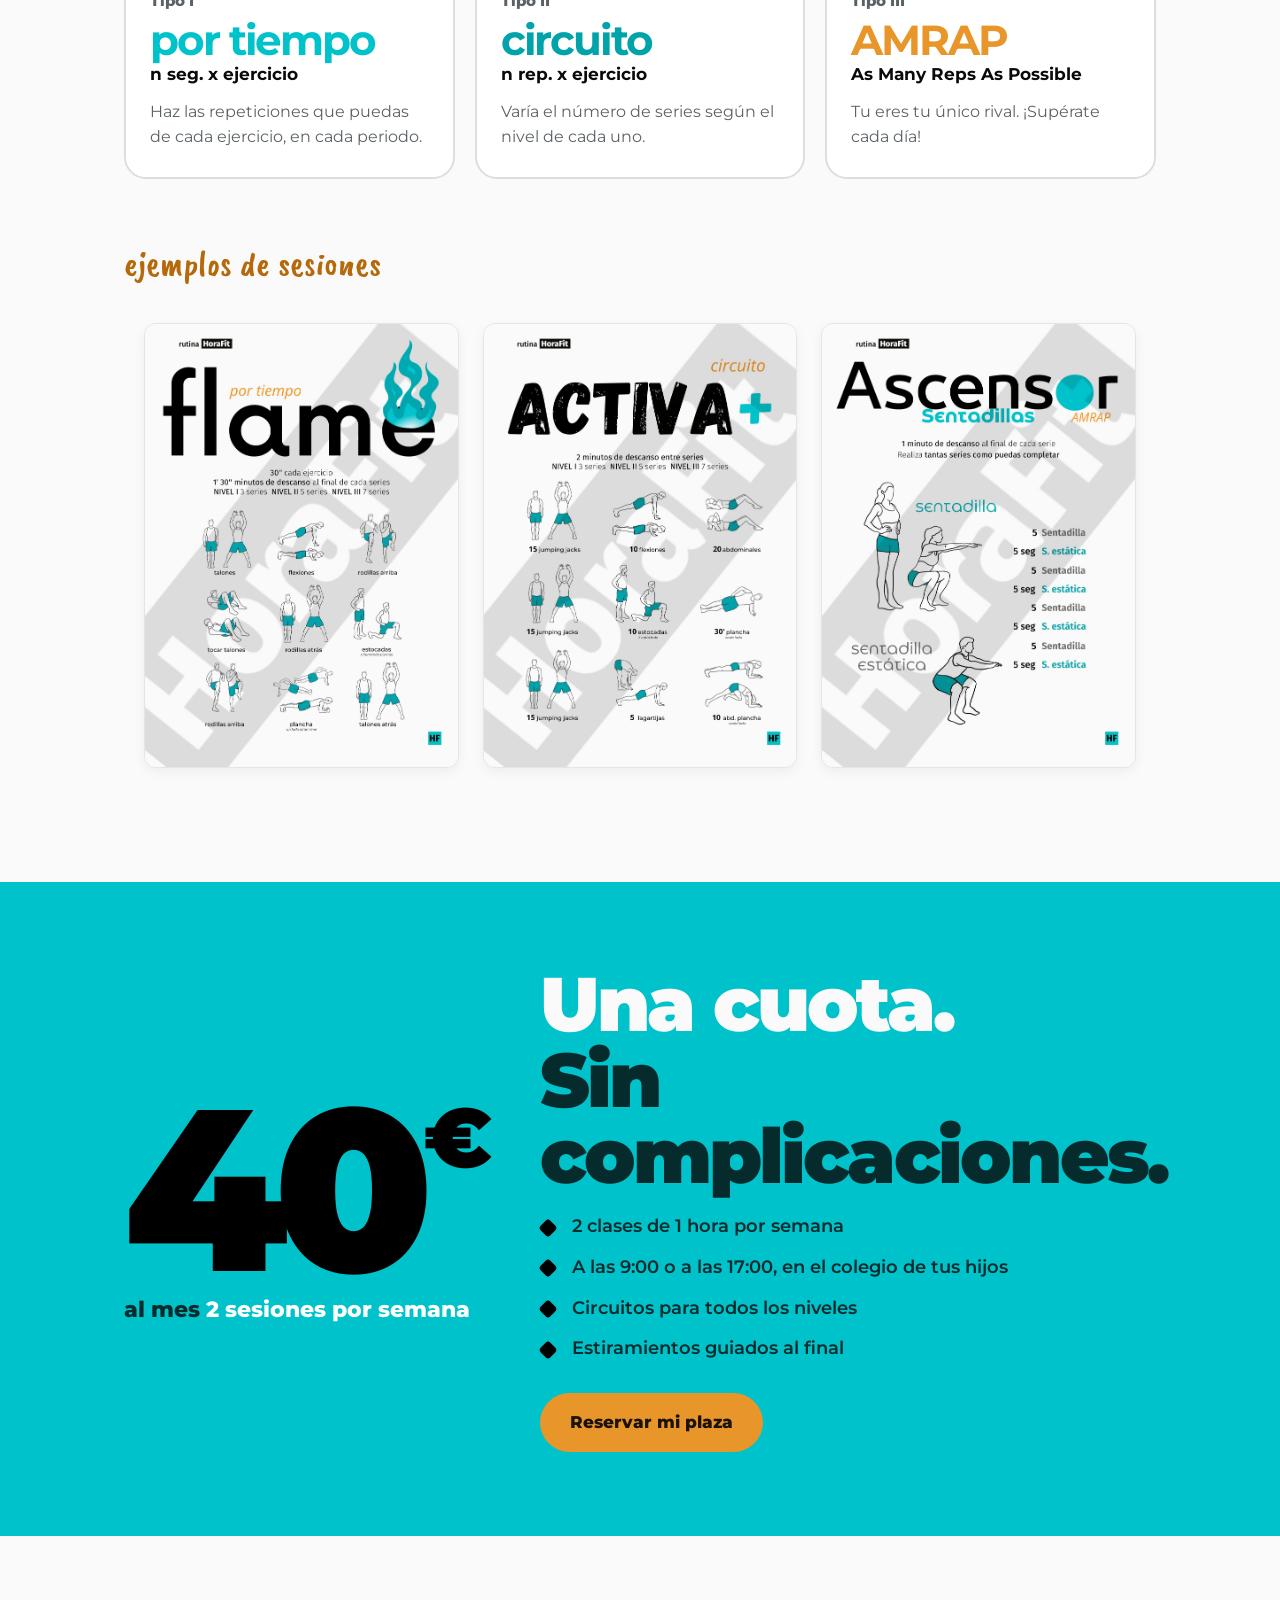
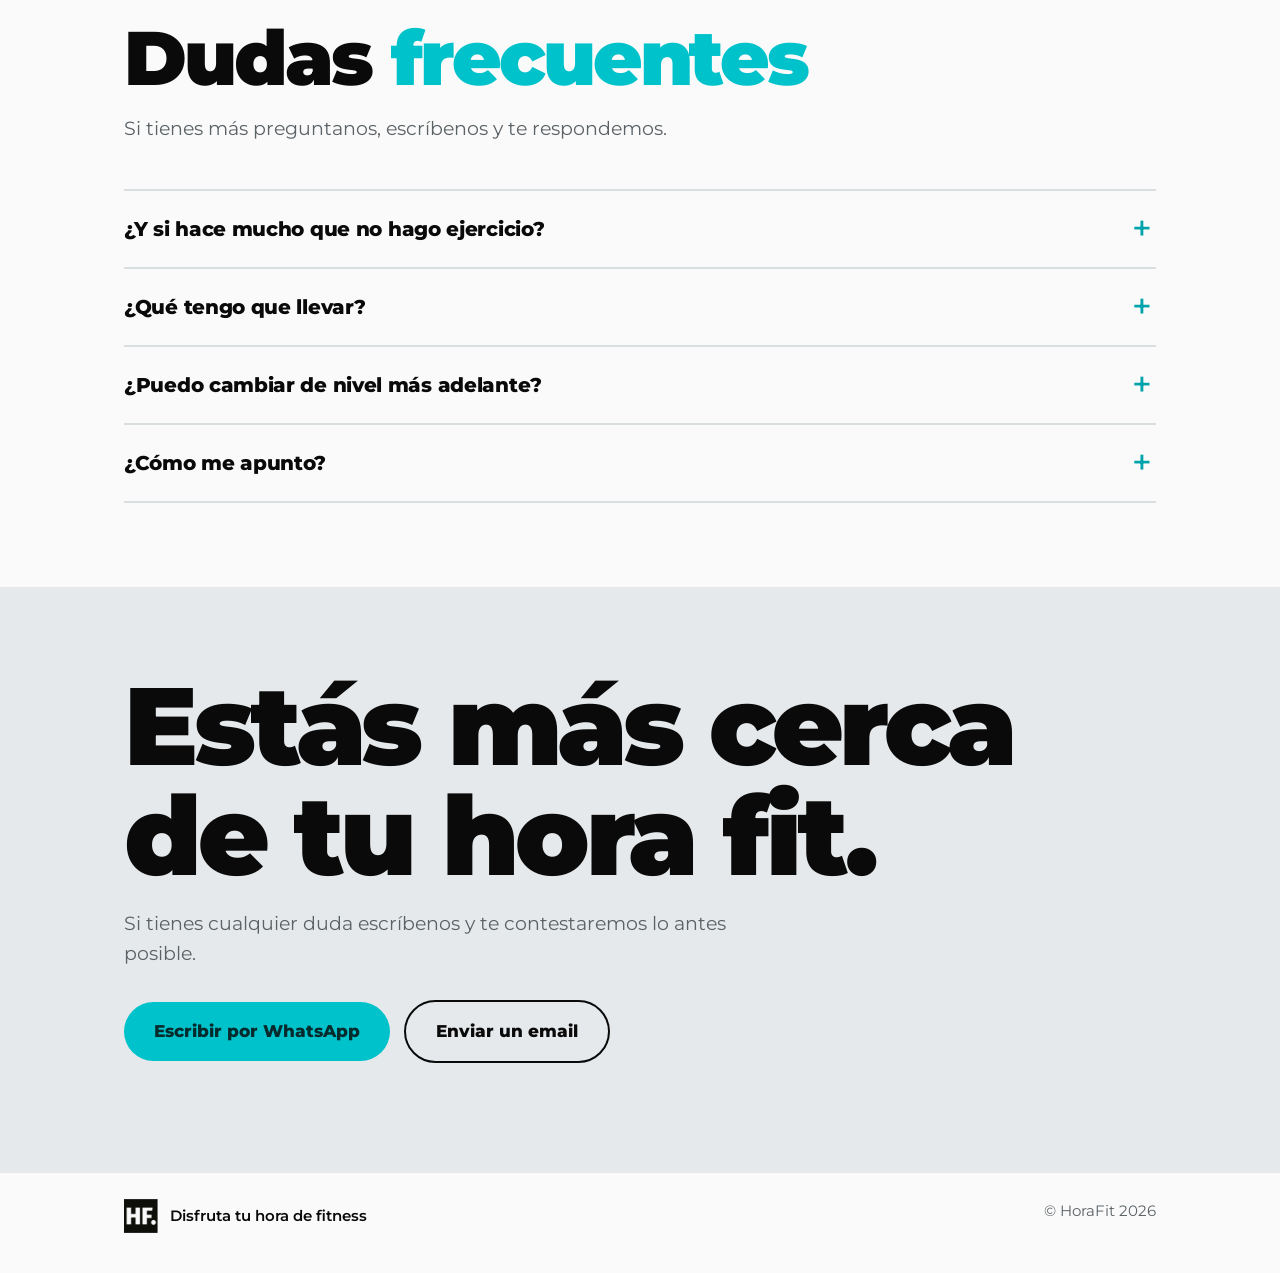
==== commit 519487cf: "Update class time options in index.html" ====
--- a/index.html
+++ b/index.html
@@ -134,7 +134,7 @@
         <h2><span class="d">Una cuota.<br></span>Sin complicaciones.</h2>
         <ul>
           <li>2 clases de 1 hora por semana</li>
-          <li>A las 9:00, en el colegio de tus hijos</li>
+          <li>A las 9:00 o a las 17:00, en el colegio de tus hijos</li>
           <li>Circuitos para todos los niveles</li>
           <li>Estiramientos guiados al final</li>
         </ul>
@@ -168,7 +168,7 @@
   </section>
 
   <section class="final">
-  <div class="wrap"> <!-- O la clase de contenedor que uses -->
+  <div class="wrap"> 
     <h2>Estás más cerca de tu hora fit.</h2>
     <p>Si tienes cualquier duda escríbenos y te contestaremos lo antes posible.</p>
     <div class="cta-row">
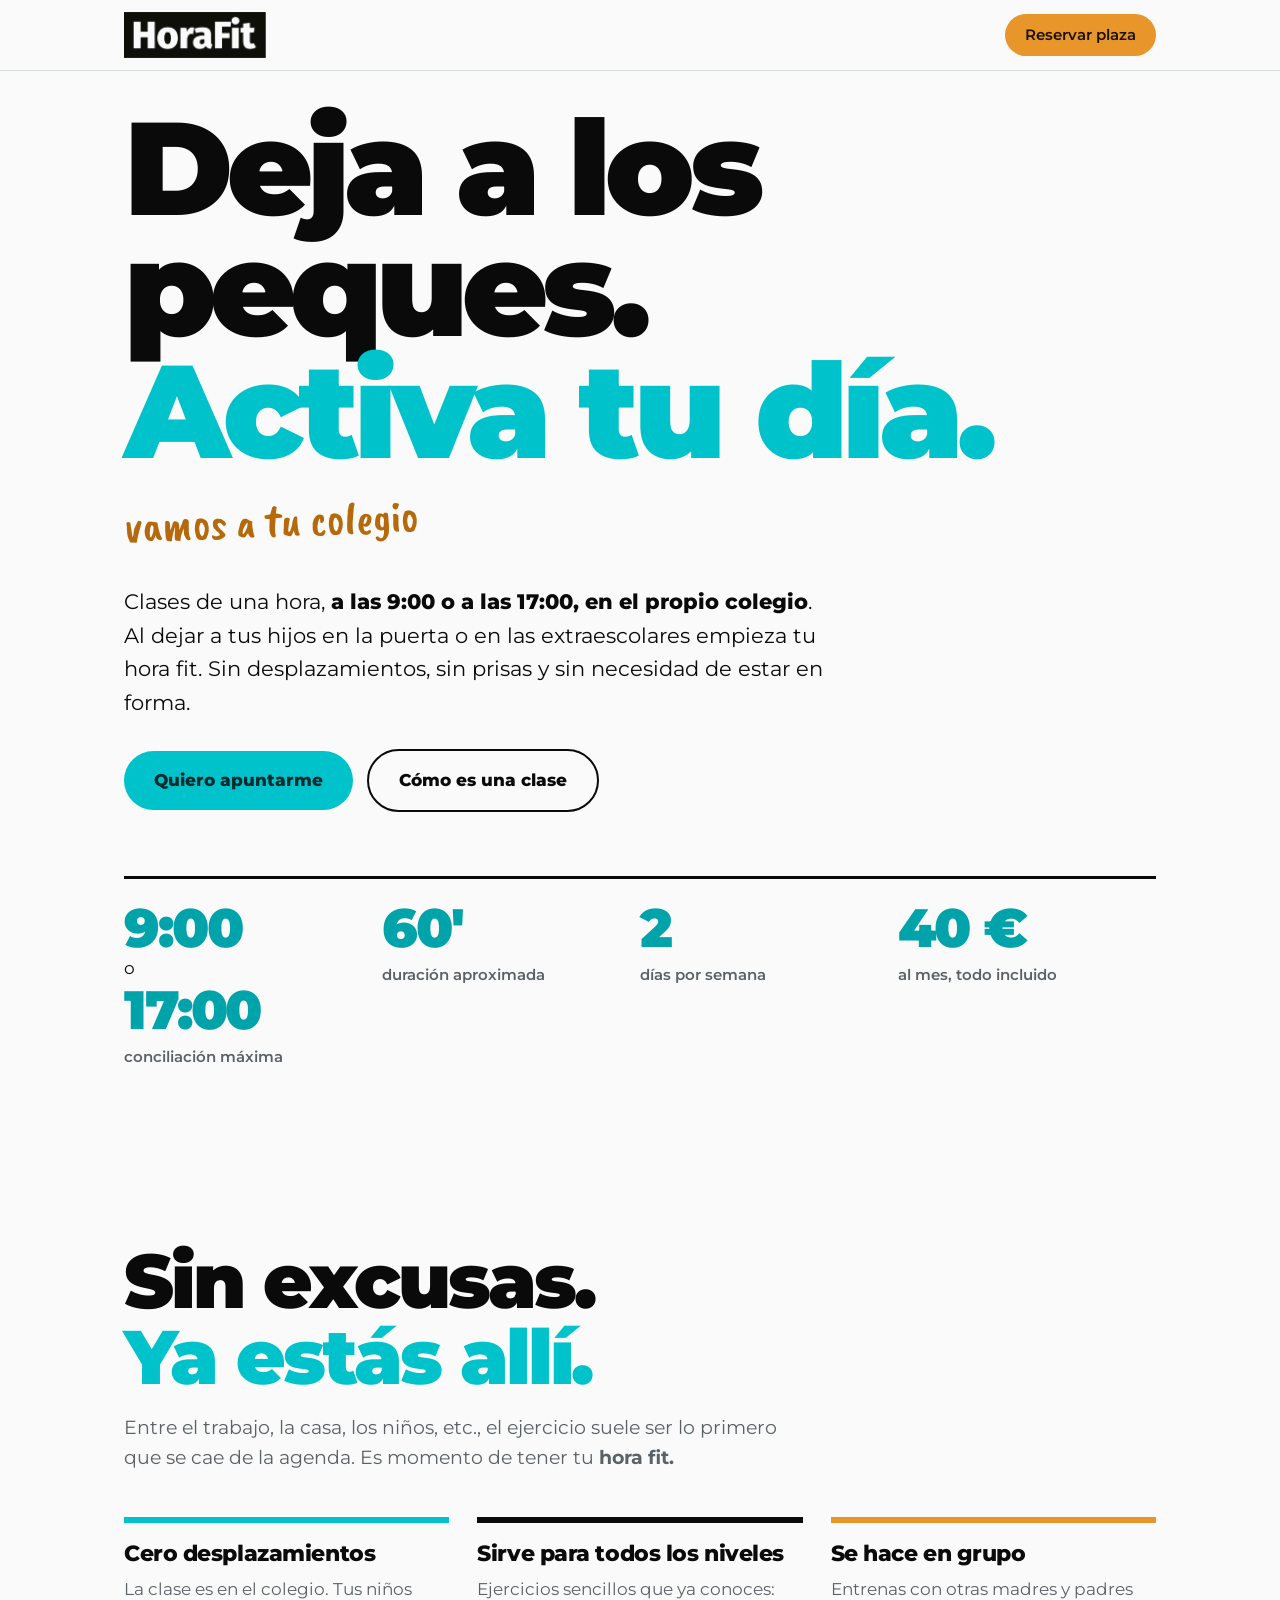
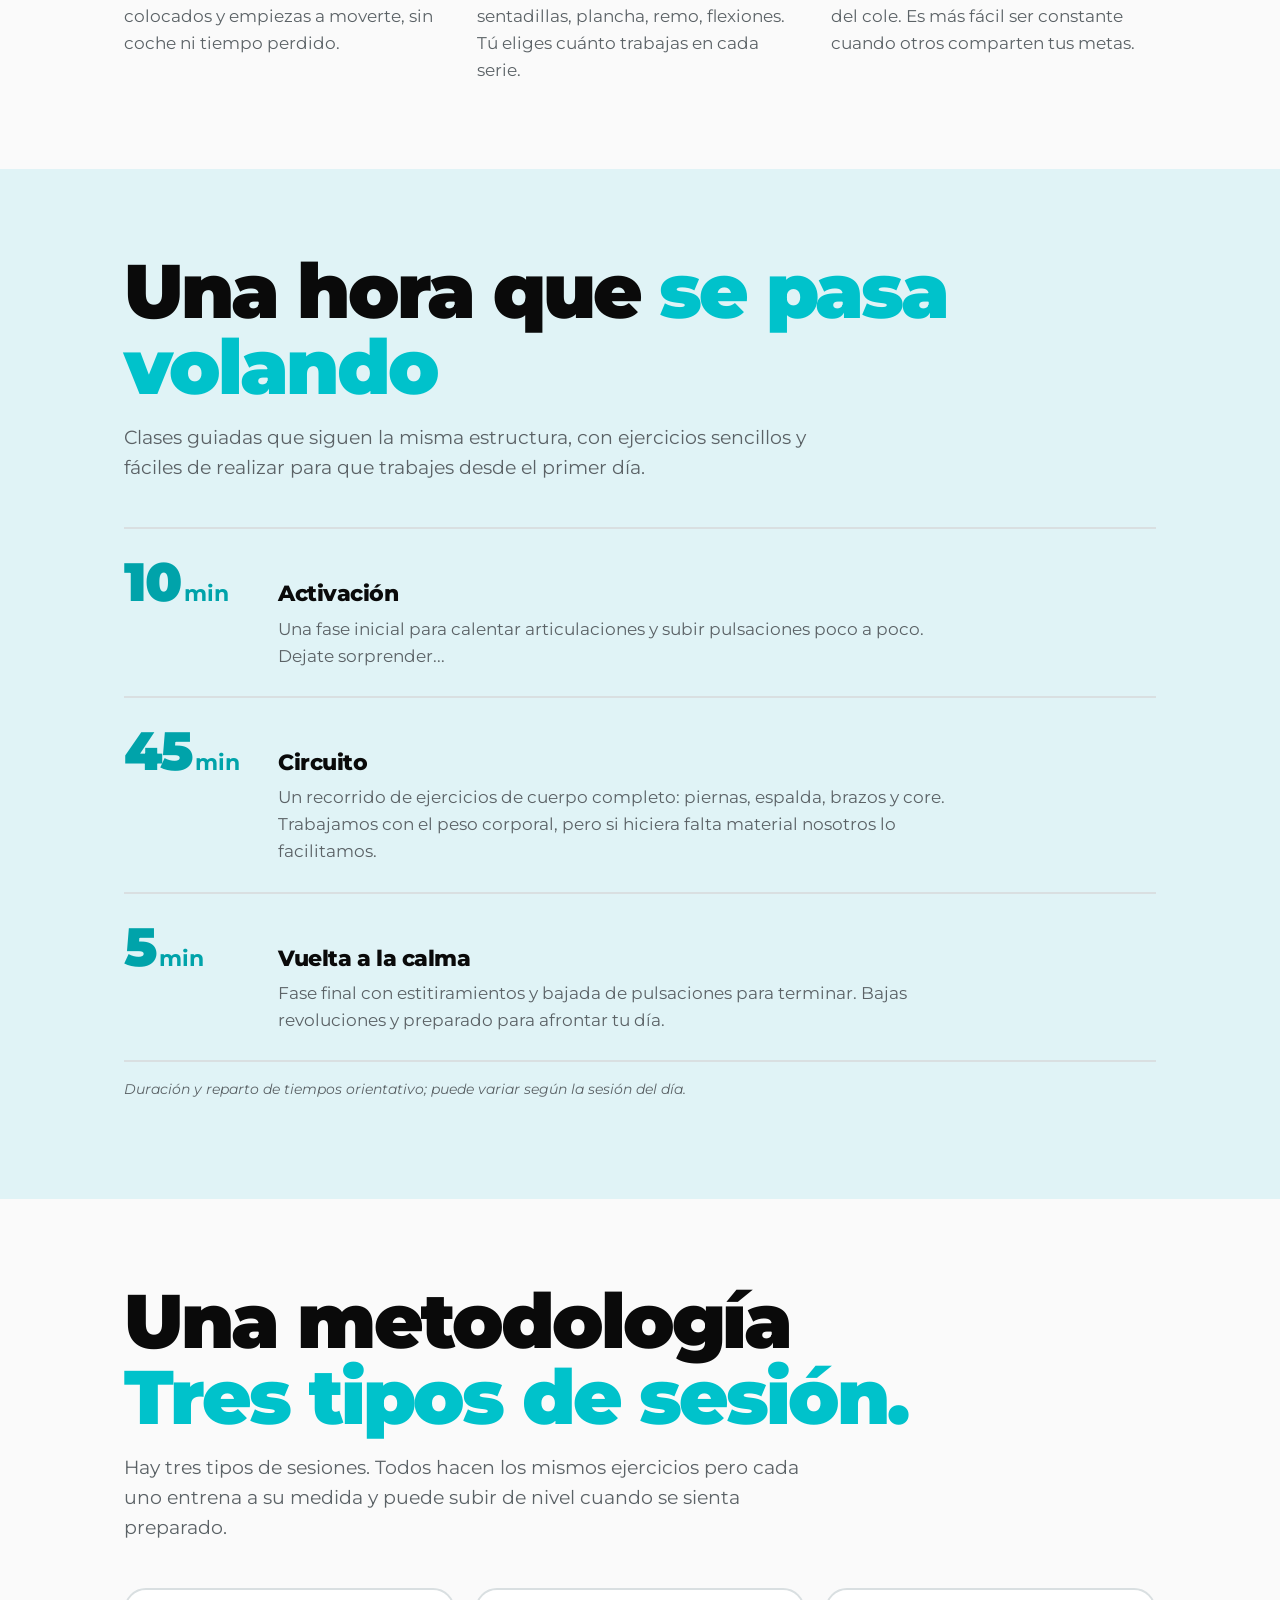
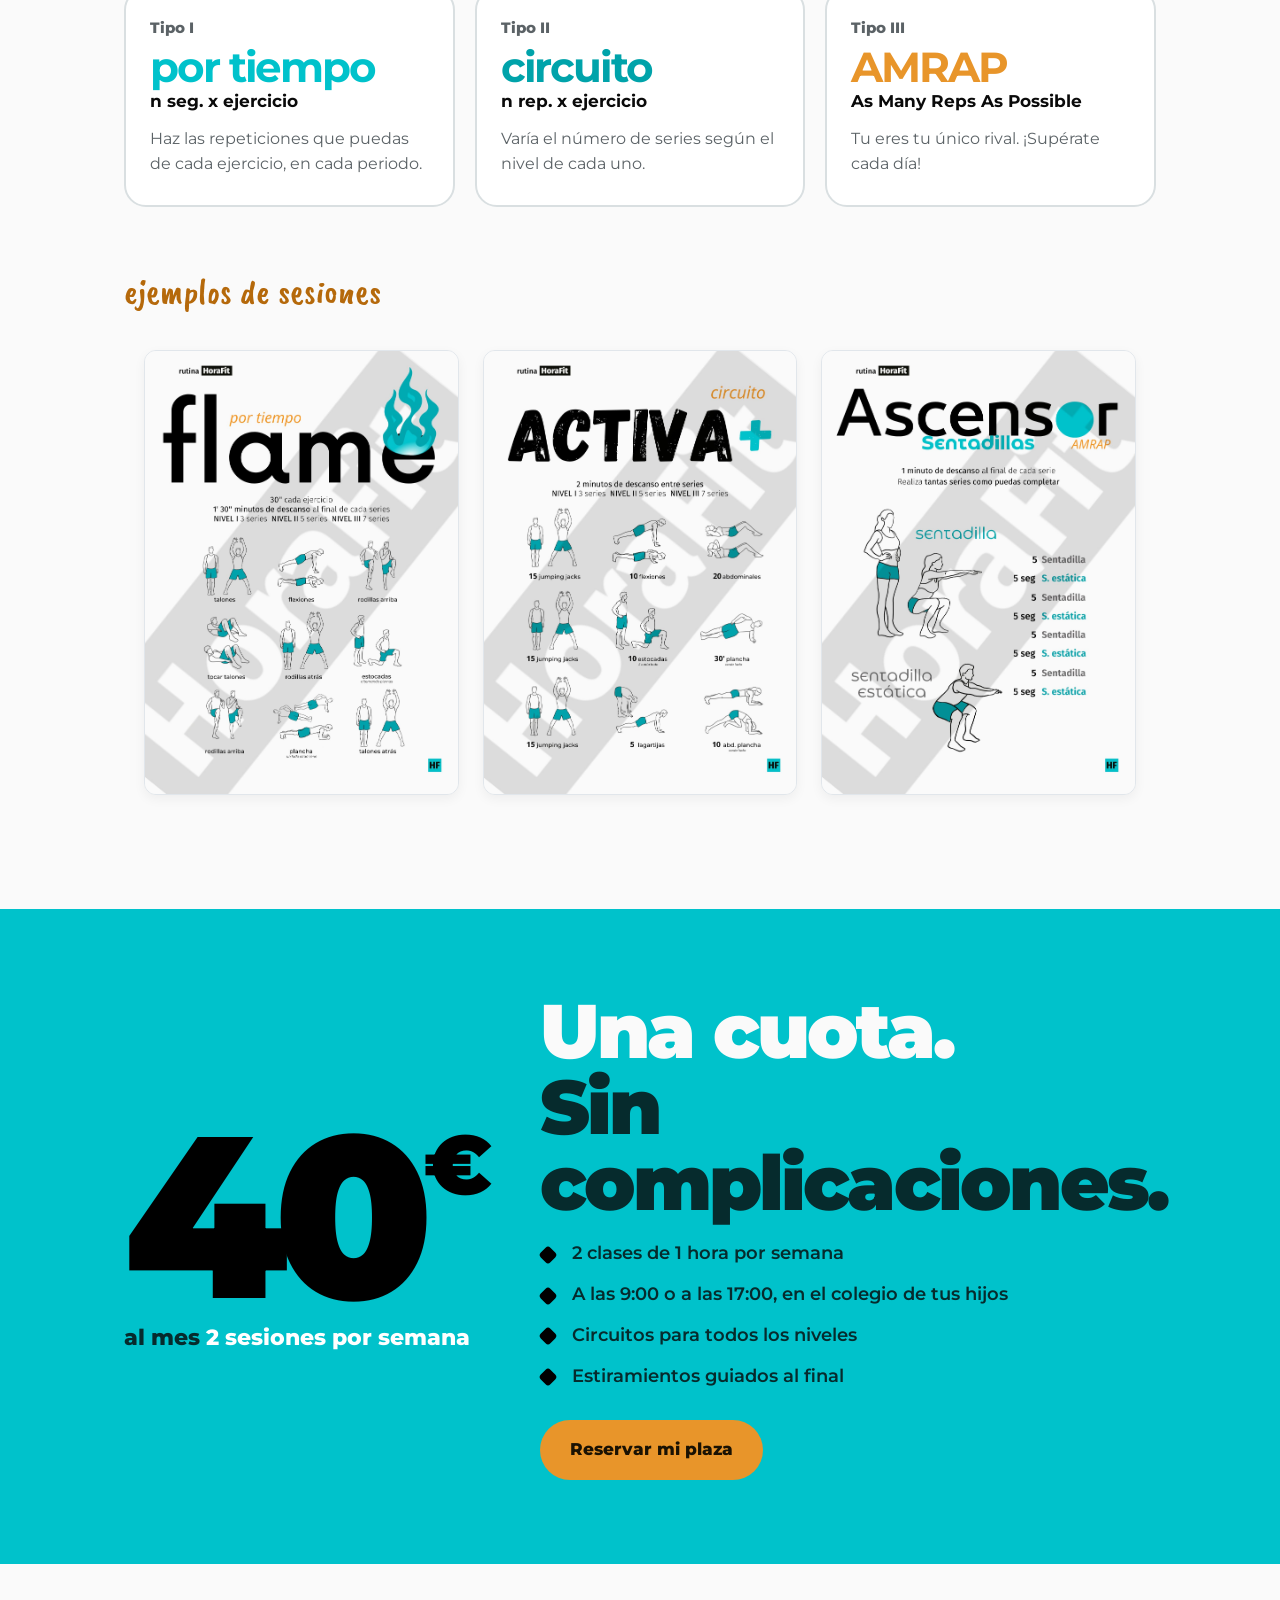
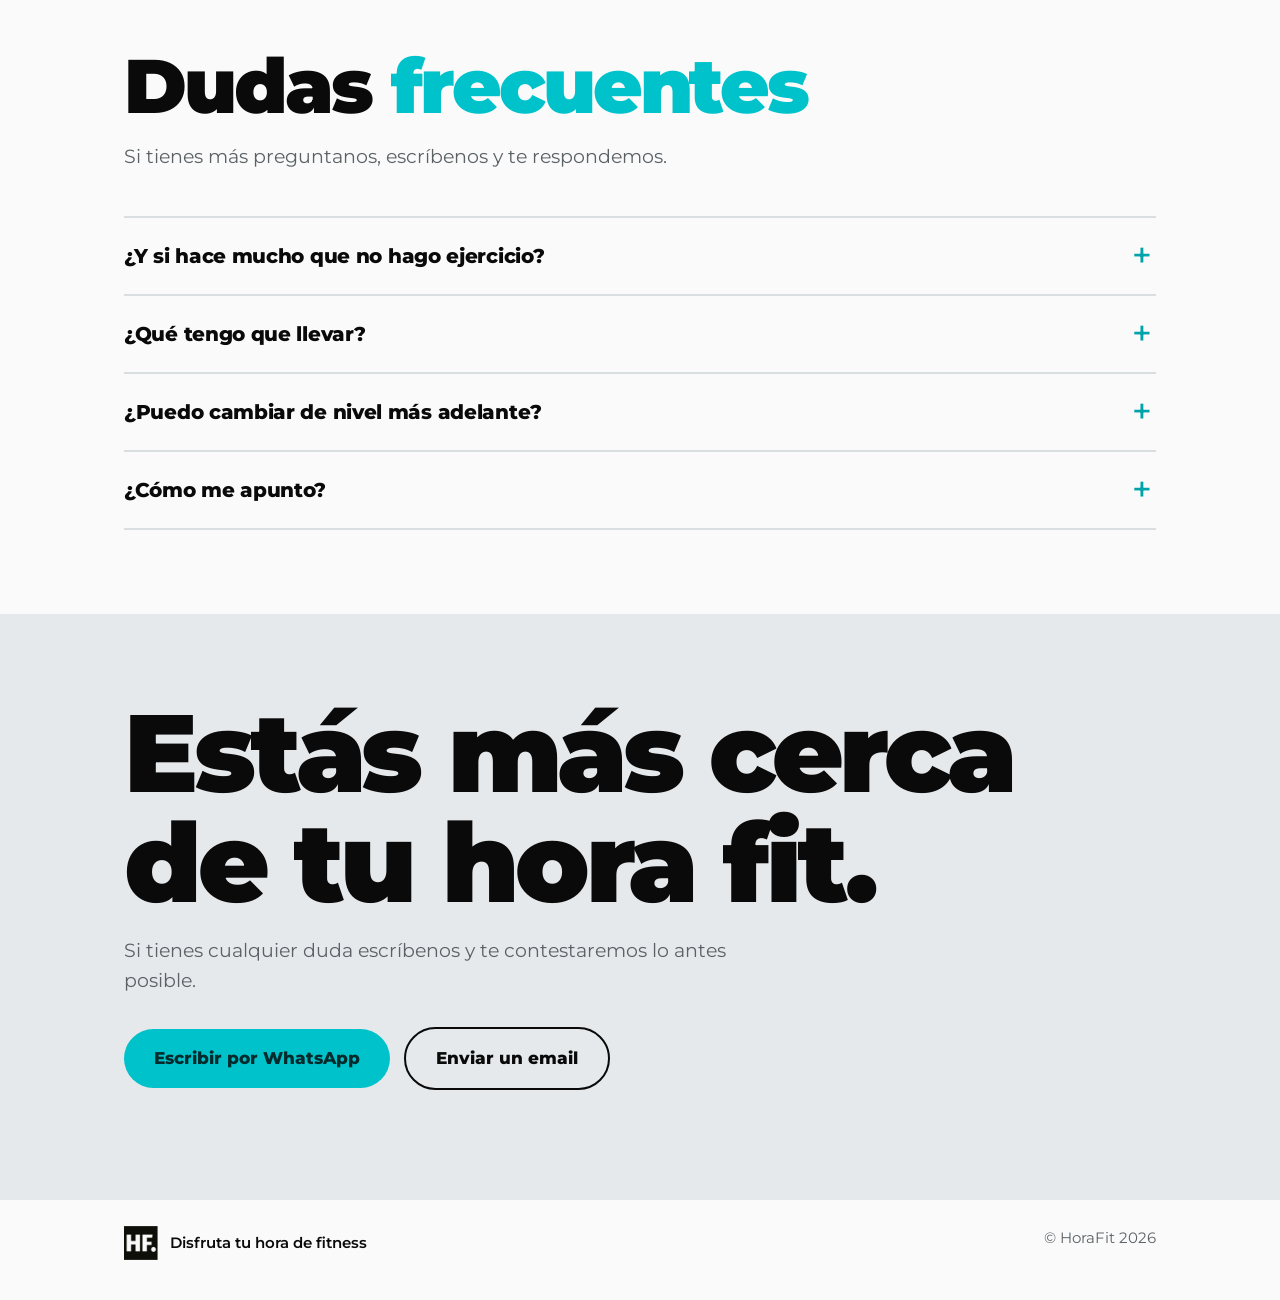
==== commit 593e5e4d: "Revise facts for clarity and consistency Updated text for clarity and consistency in facts section." ====
--- a/index.html
+++ b/index.html
@@ -47,8 +47,8 @@
       </div>
 
       <div class="facts" role="list">
-        <div class="fact" role="listitem"><strong>9:00 o 17:00</strong><span>conciliación máxima</span></div>
-        <div class="fact" role="listitem"><strong>60' aprox</strong><span>duración contenida</span></div>
+        <div class="fact" role="listitem"><strong>9:00</strong> o <strong>17:00</strong><span>conciliación máxima</span></div>
+        <div class="fact" role="listitem"><strong>60'</strong> <span>duración aproximada</span></div>
         <div class="fact" role="listitem"><strong>2</strong><span>días por semana</span></div>
         <div class="fact" role="listitem"><strong>40 €</strong><span>al mes, todo incluido</span></div>
       </div>
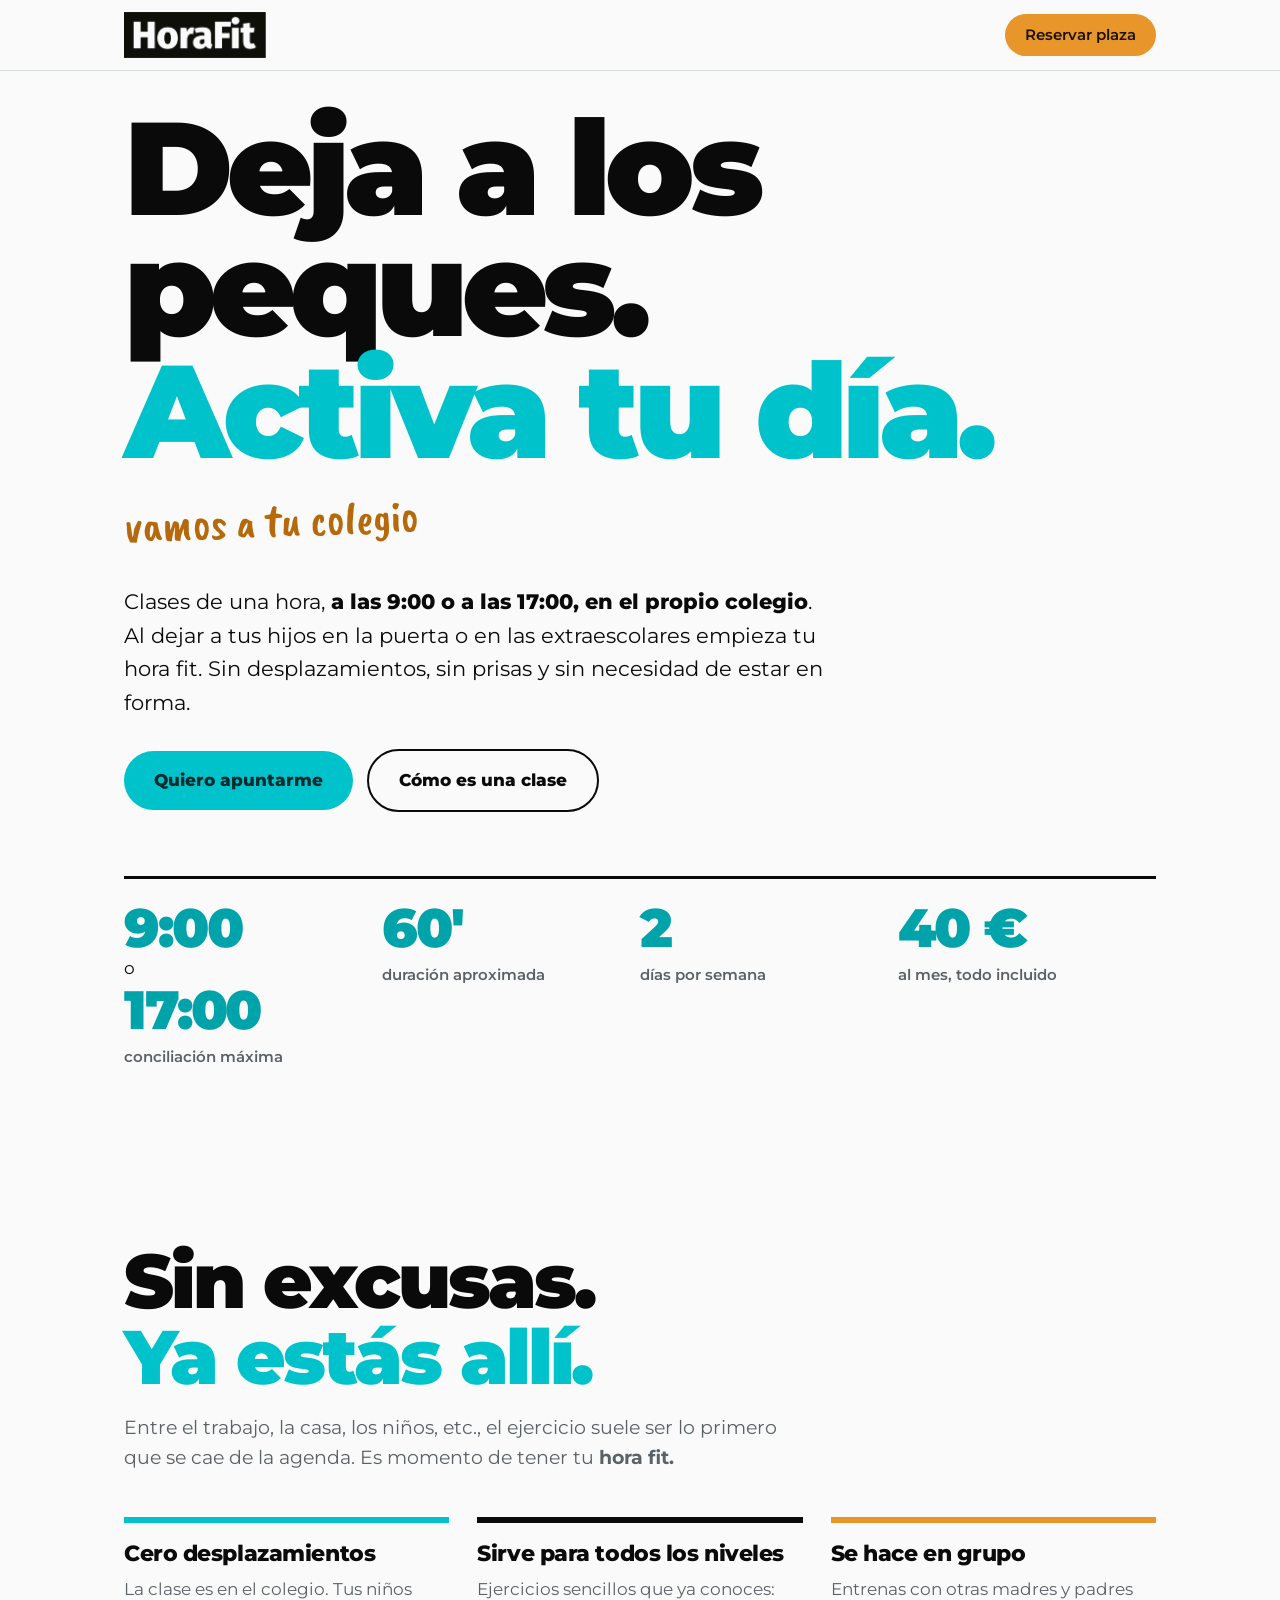
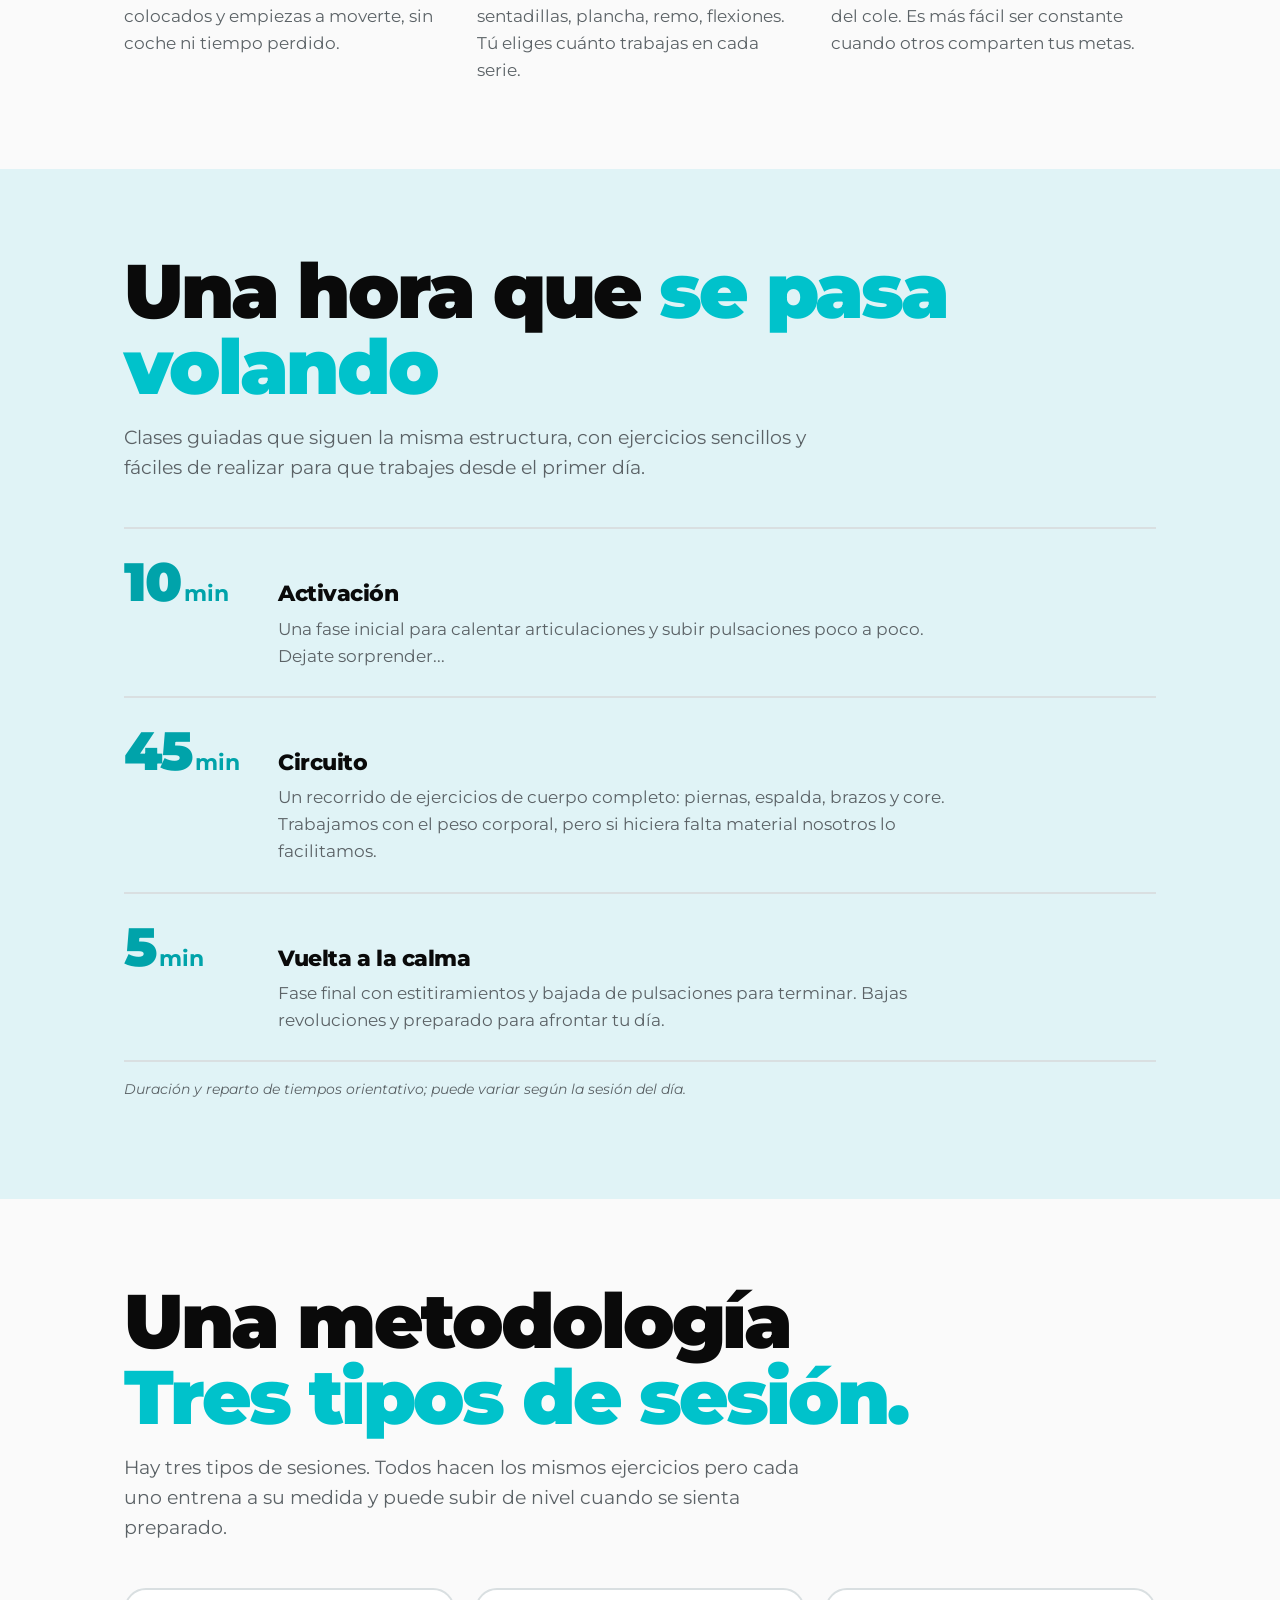
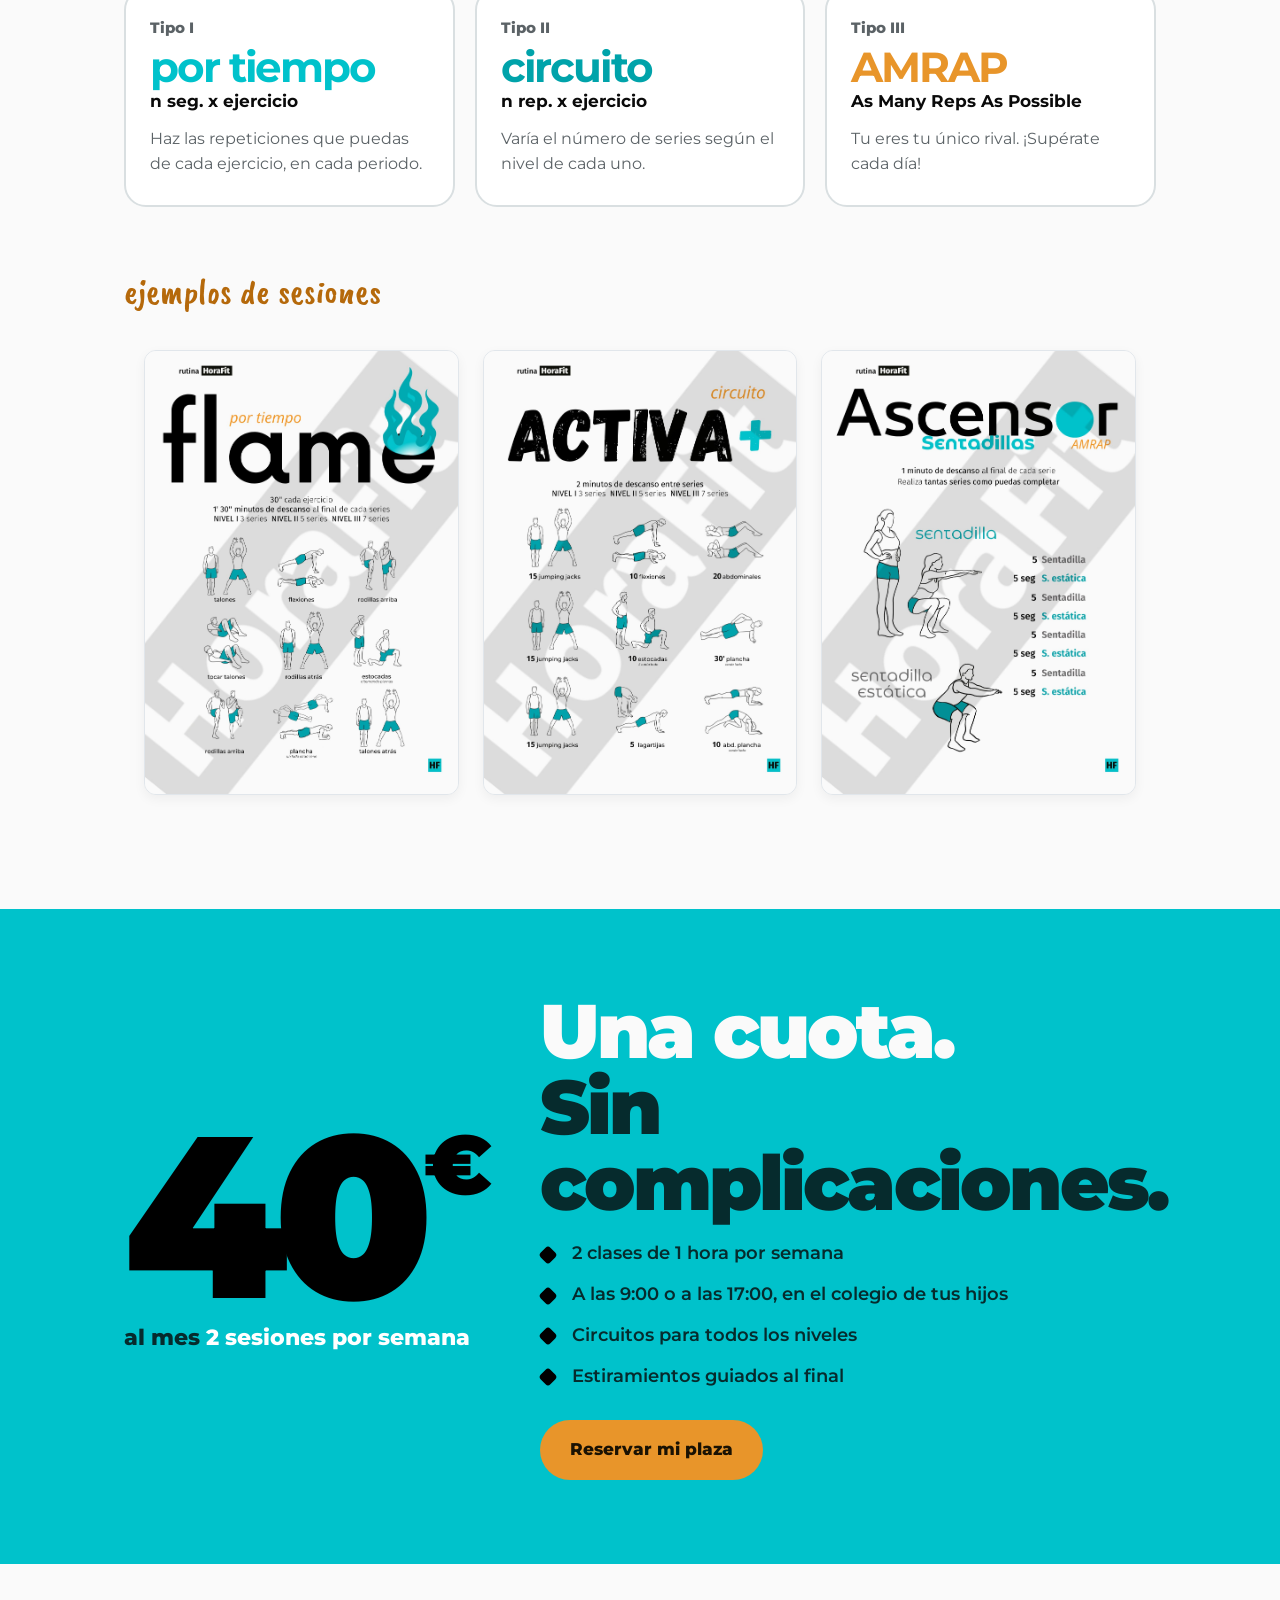
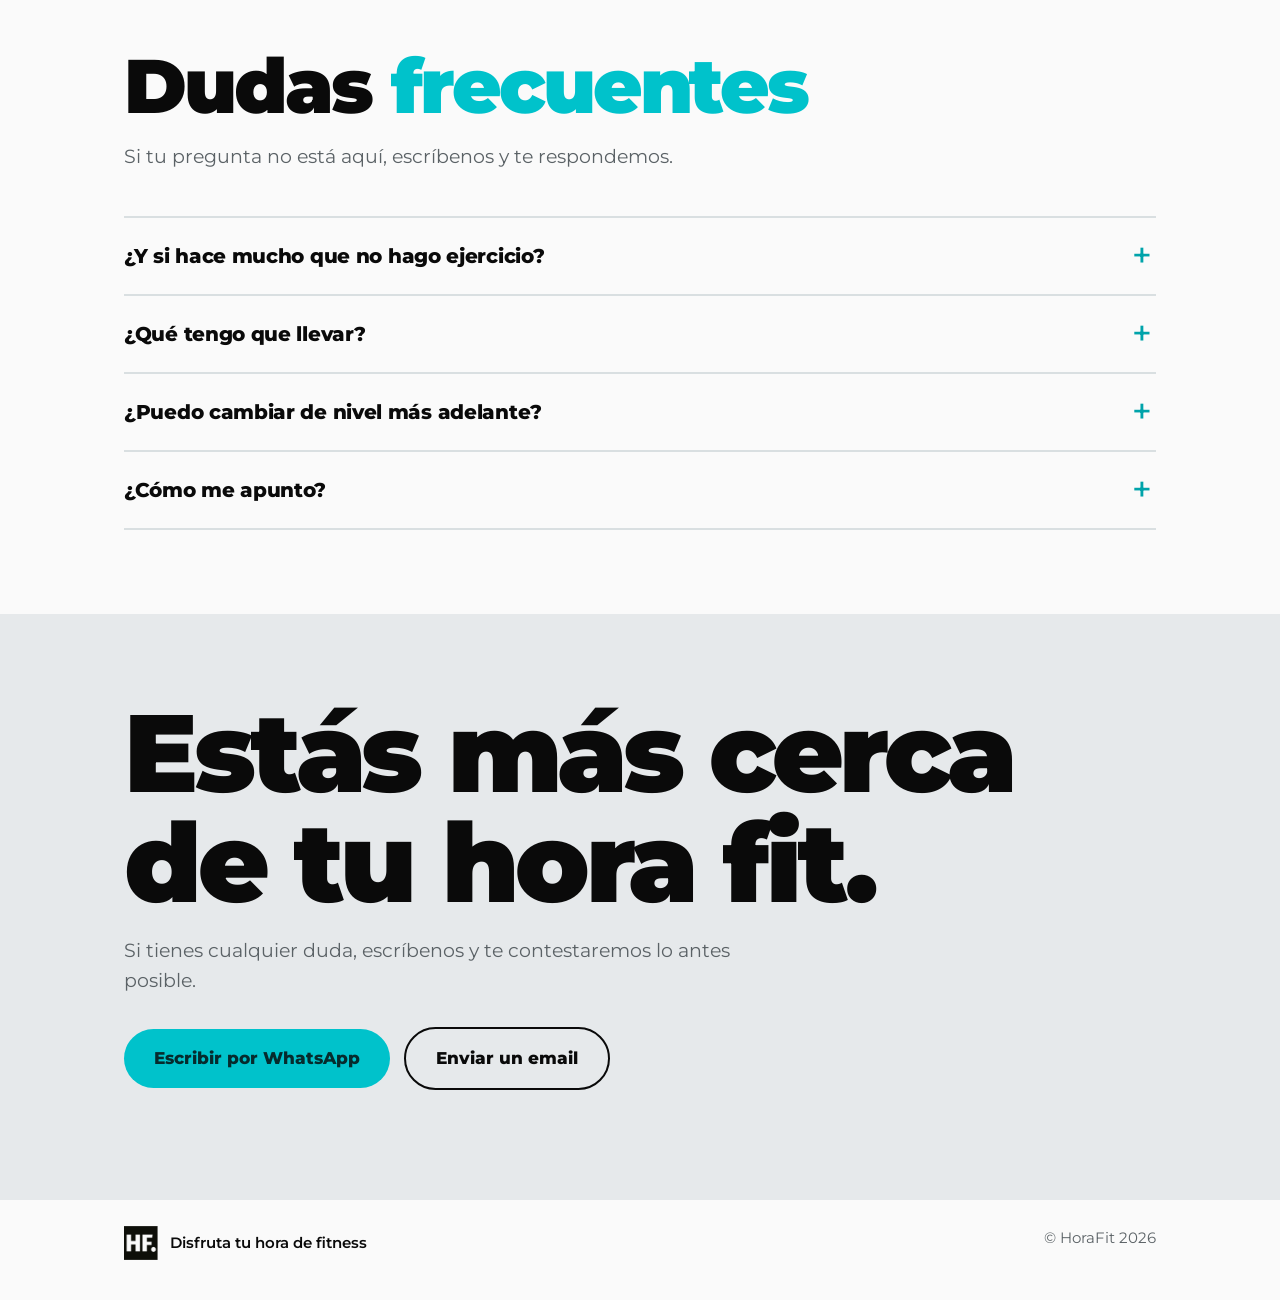
==== commit a2a9f1e6: "Update FAQ and final section text for clarity" ====
--- a/index.html
+++ b/index.html
@@ -146,7 +146,7 @@
   <section id="faq">
     <div class="wrap">
       <h2>Dudas <span class="c">frecuentes</span></h2>
-      <p class="intro">Si tienes más preguntanos, escríbenos y te respondemos.</p>
+      <p class="intro">Si tu pregunta no está aquí, escríbenos y te respondemos.</p>
 
       <details>
         <summary>¿Y si hace mucho que no hago ejercicio?</summary>
@@ -170,7 +170,7 @@
   <section class="final">
   <div class="wrap"> 
     <h2>Estás más cerca de tu hora fit.</h2>
-    <p>Si tienes cualquier duda escríbenos y te contestaremos lo antes posible.</p>
+    <p>Si tienes cualquier duda, escríbenos y te contestaremos lo antes posible.</p>
     <div class="cta-row">
       <!-- Añade tu número de teléfono real al final del enlace de WhatsApp para que no falle -->
       <a class="btn" href="https://wa.me/34653803390">Escribir por WhatsApp</a>
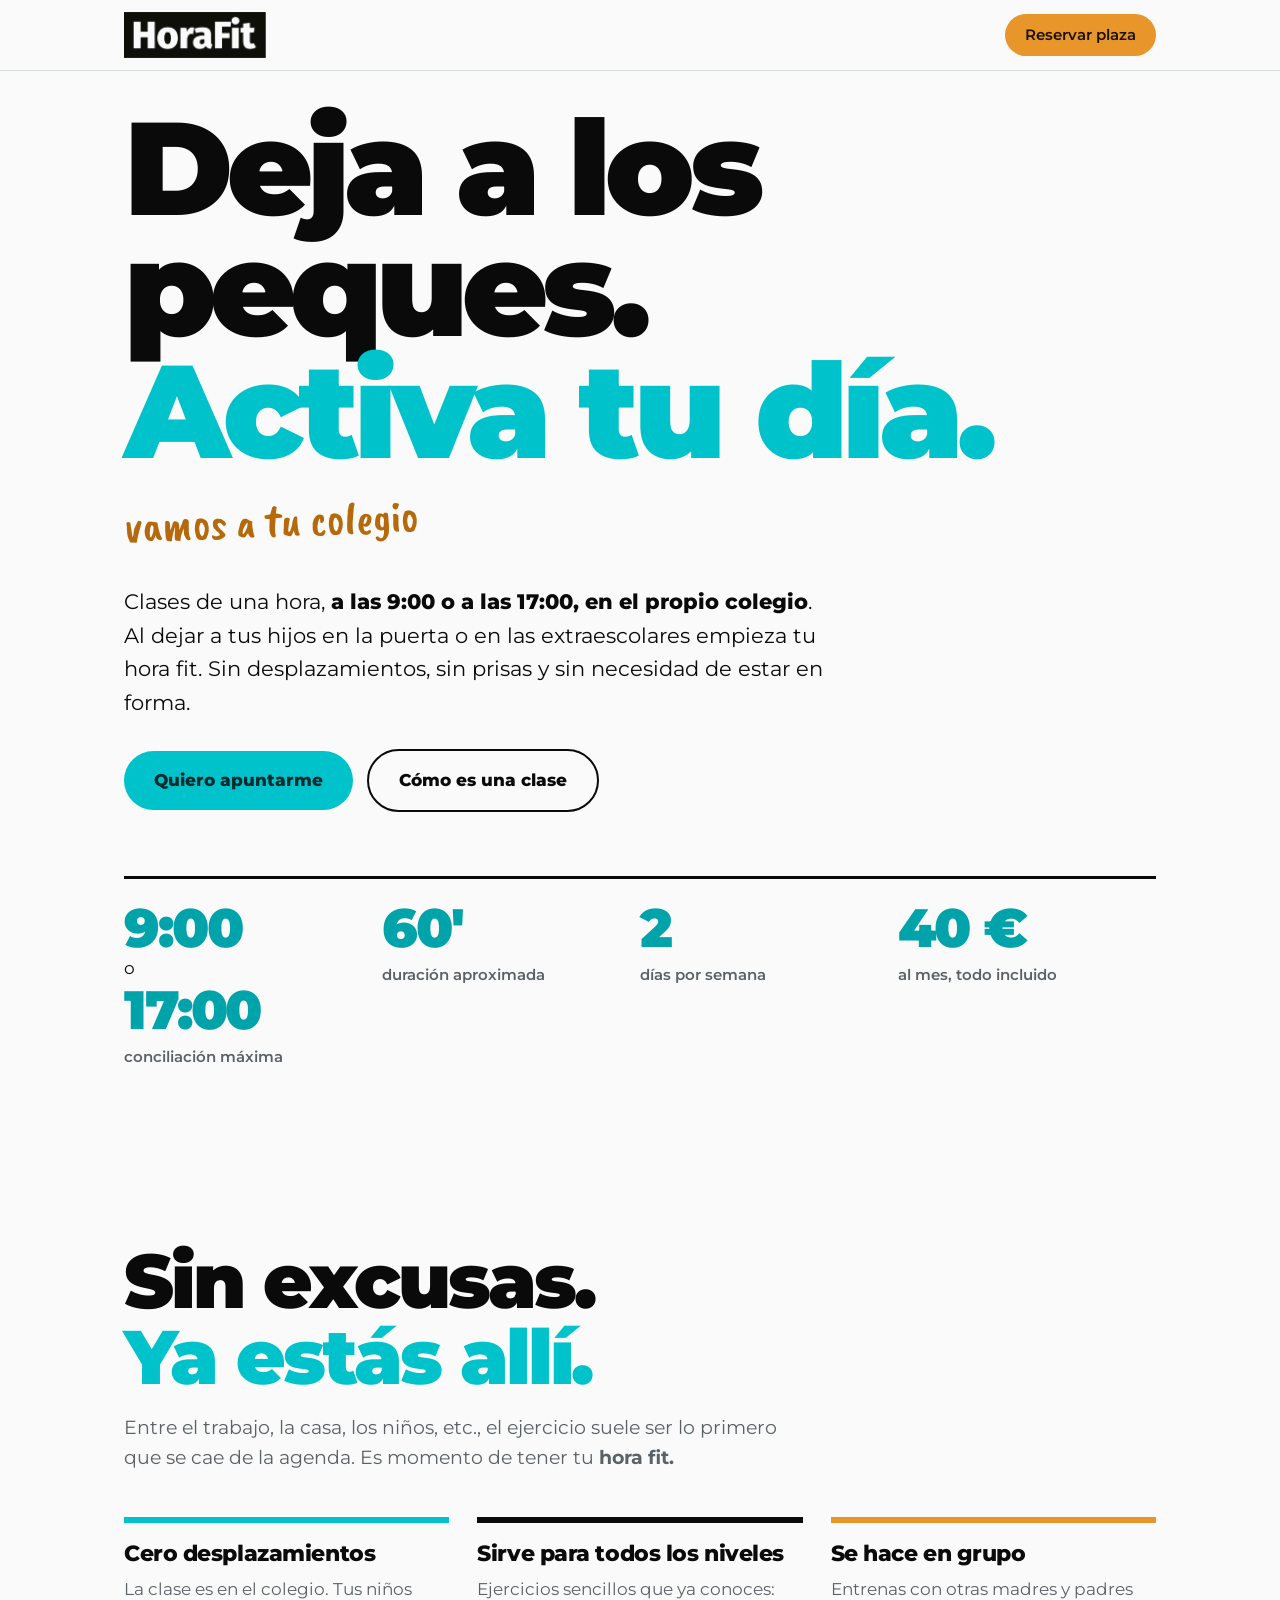
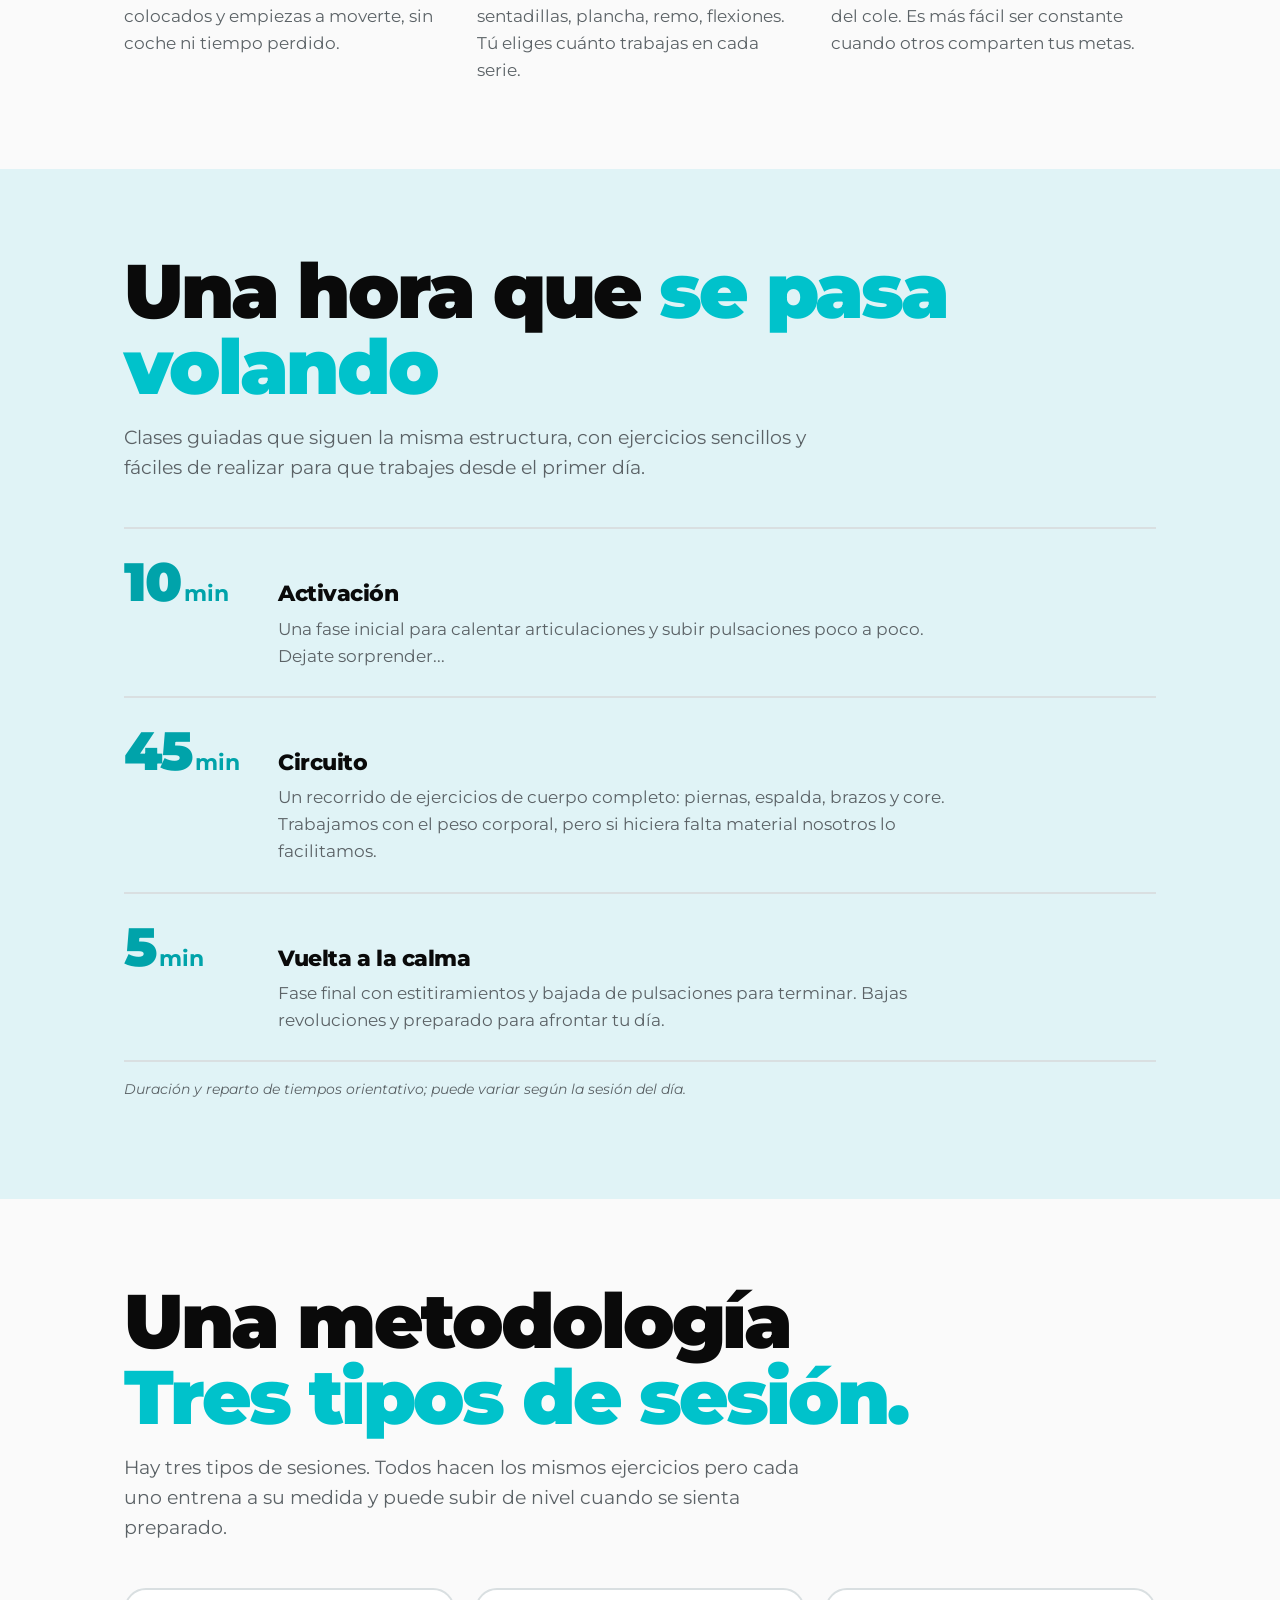
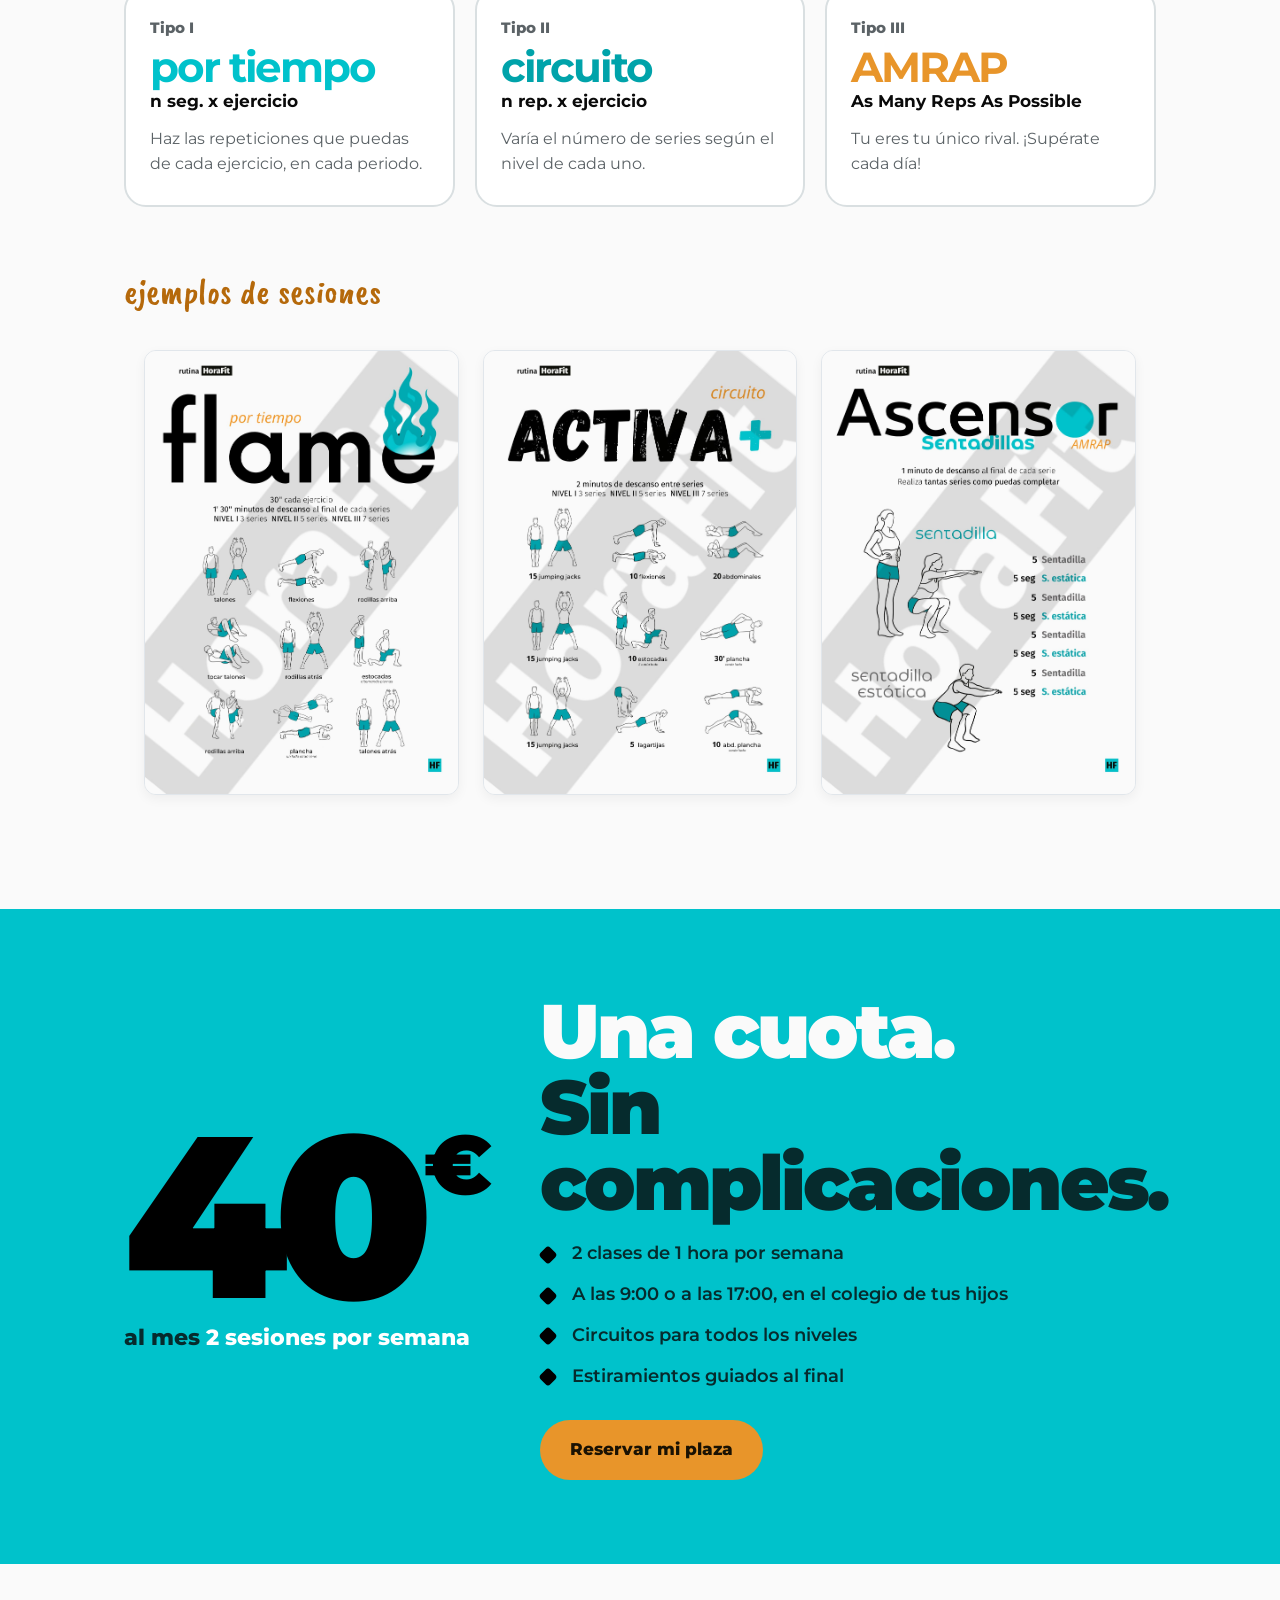
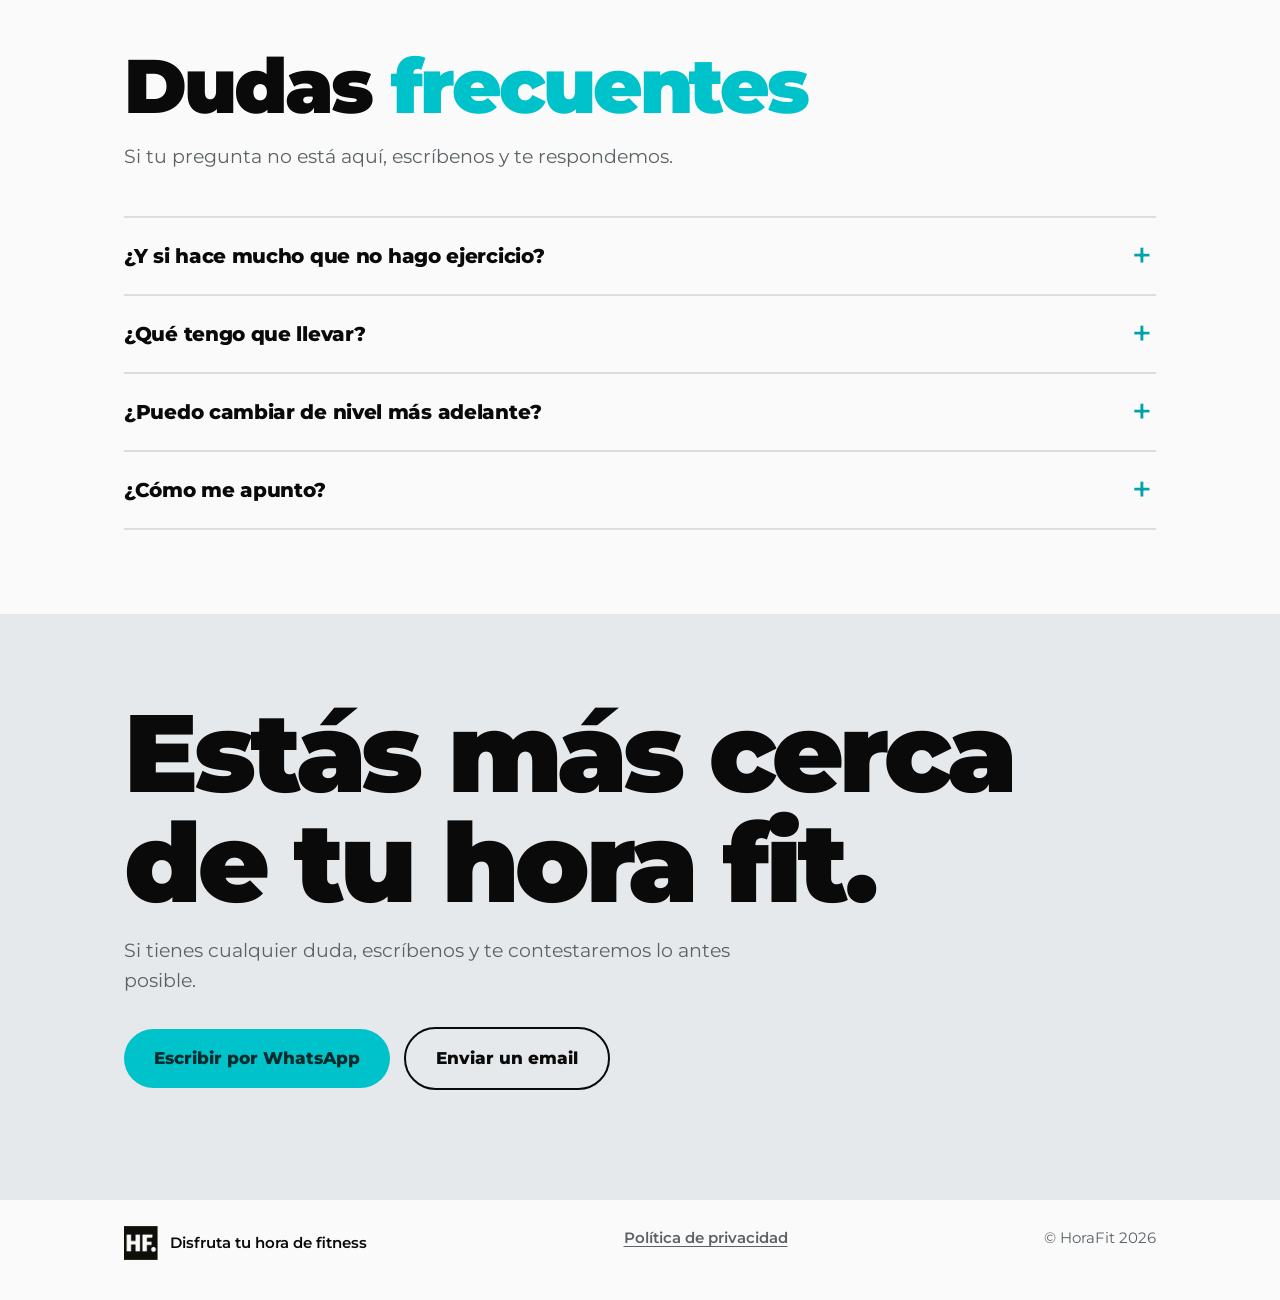
==== commit 409972ce: "Add privacy policy page and footer link Co-Authored-By: Claude Sonnet 5.5 <noreply@anthropic.com> Cl" ====
--- a/index.html
+++ b/index.html
@@ -17,7 +17,11 @@
 <meta name="twitter:title" content="HoraFit">
 <meta name="twitter:description" content="Fitness en grupo basado en circuitos para todos los niveles.">
 <meta name="twitter:image" content="https://estebancalvobayarri.github.io/hora-fit/images/HF1.jpg">
-    
+
+ <!-- Favicon -->
+<link rel="icon" type="image/jpeg" href="images/HF.jpeg">
+<link rel="apple-touch-icon" href="images/HF.jpeg"> 
+ 
 <meta name="description" content="Clases de circuito de 1 hora a las 9:00 en el colegio de tus hijos. Todos los niveles, 2 días por semana, 40 €/mes."> 
 <link rel="preconnect" href="https://fonts.googleapis.com">
 <link rel="preconnect" href="https://fonts.gstatic.com" crossorigin>
@@ -184,6 +188,7 @@
 <footer>
   <div class="wrap">
     <span class="foot-brand"><img class="logo-sm" src="images/HF.jpeg" alt="HF"><span>Disfruta tu hora de fitness</span></span>
+    <a class="foot-legal" href="privacidad.html">Política de privacidad</a>
     <span>© HoraFit 2026</span>
   </div>
 </footer>
--- a/styles.css
+++ b/styles.css
@@ -334,3 +334,9 @@
   }
 }
 
+}
+
+
+/* enlace legal del footer */
+.foot-legal{color:var(--muted);text-decoration:underline;text-underline-offset:3px;font-weight:600}
+.foot-legal:hover{color:var(--ink)}
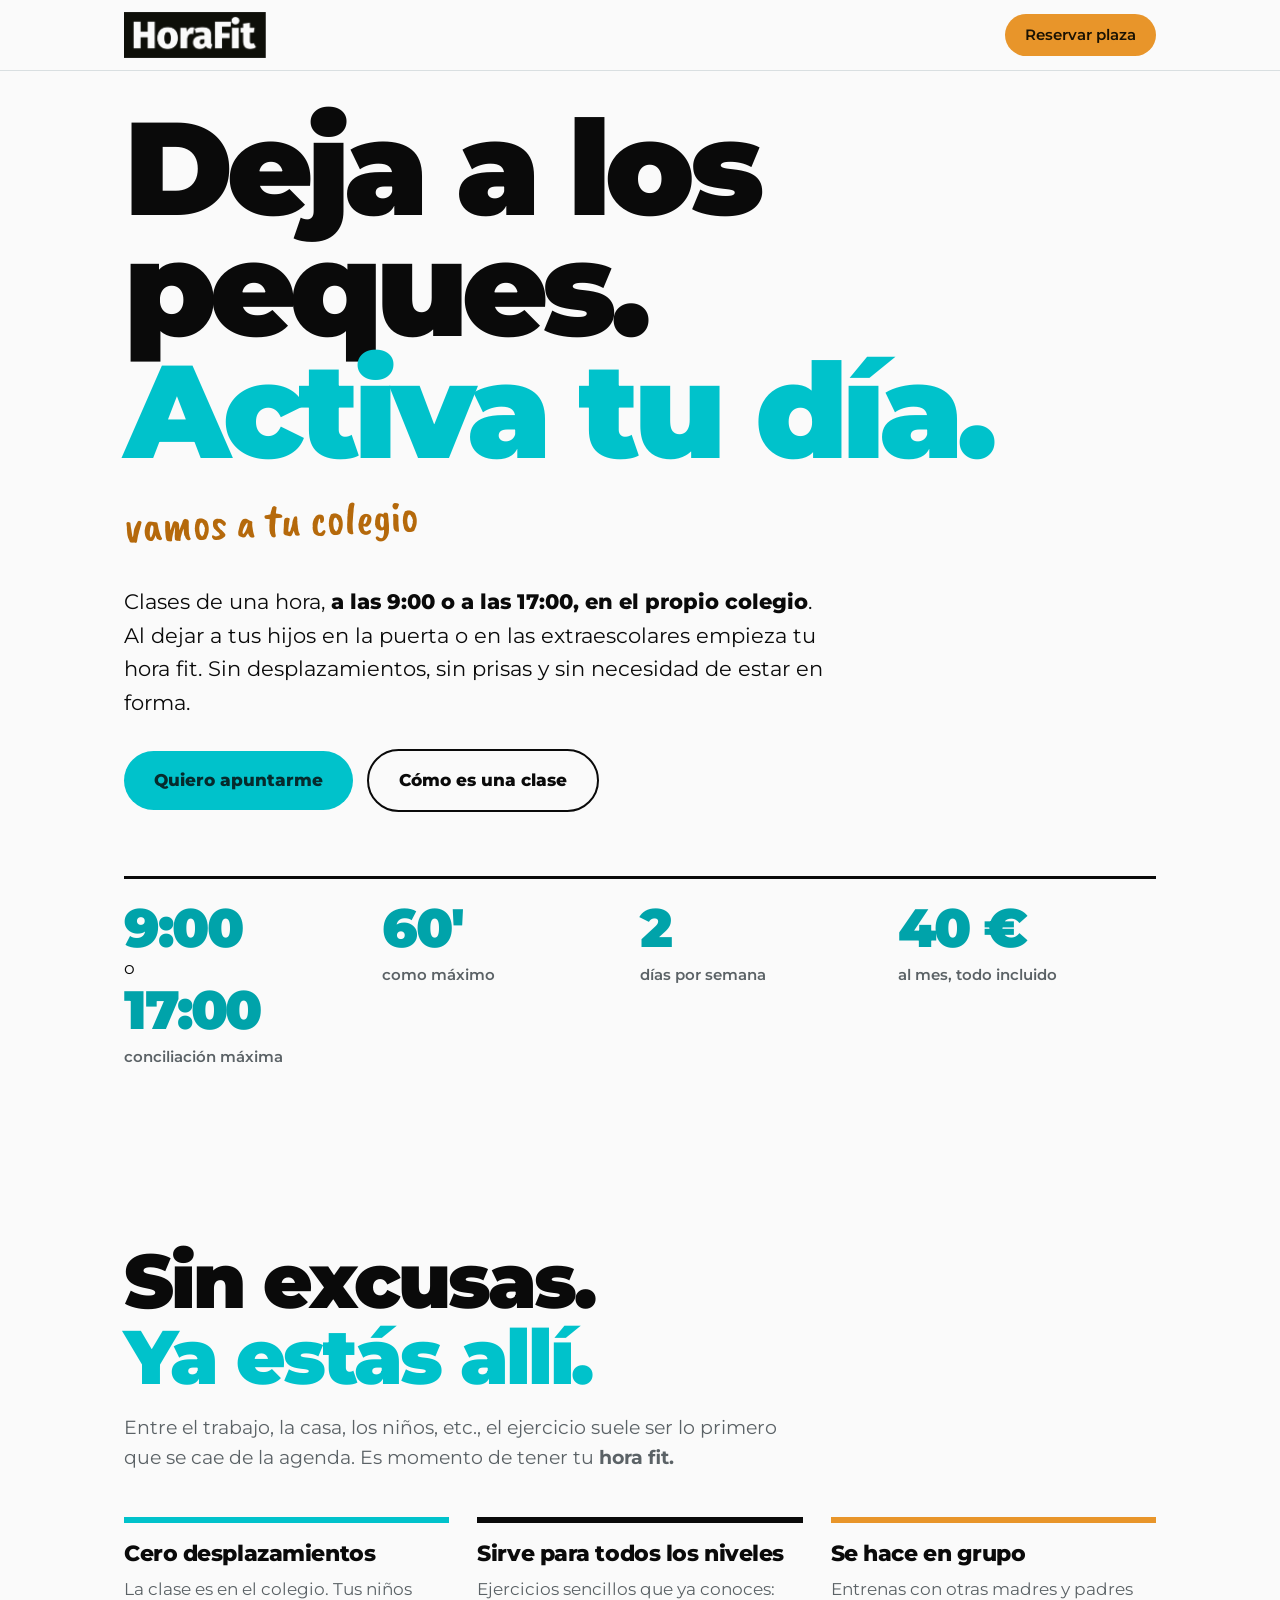
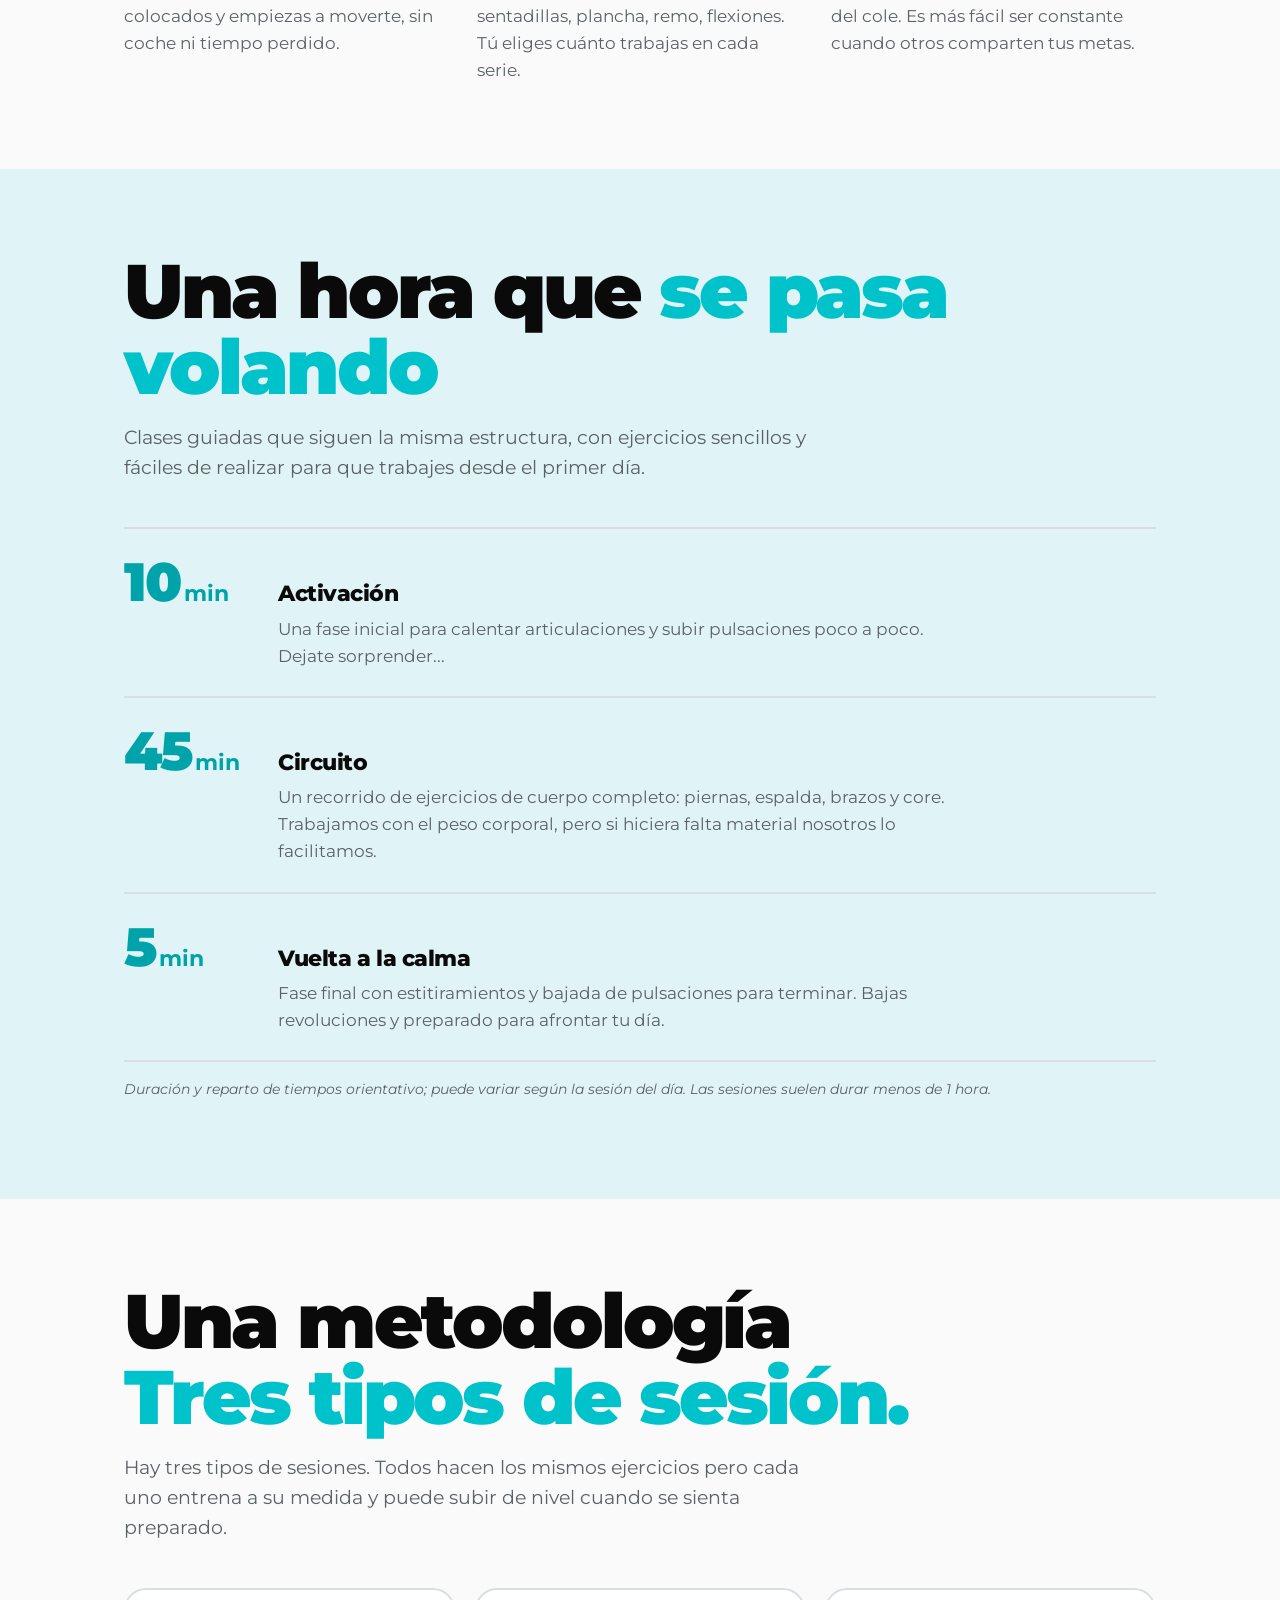
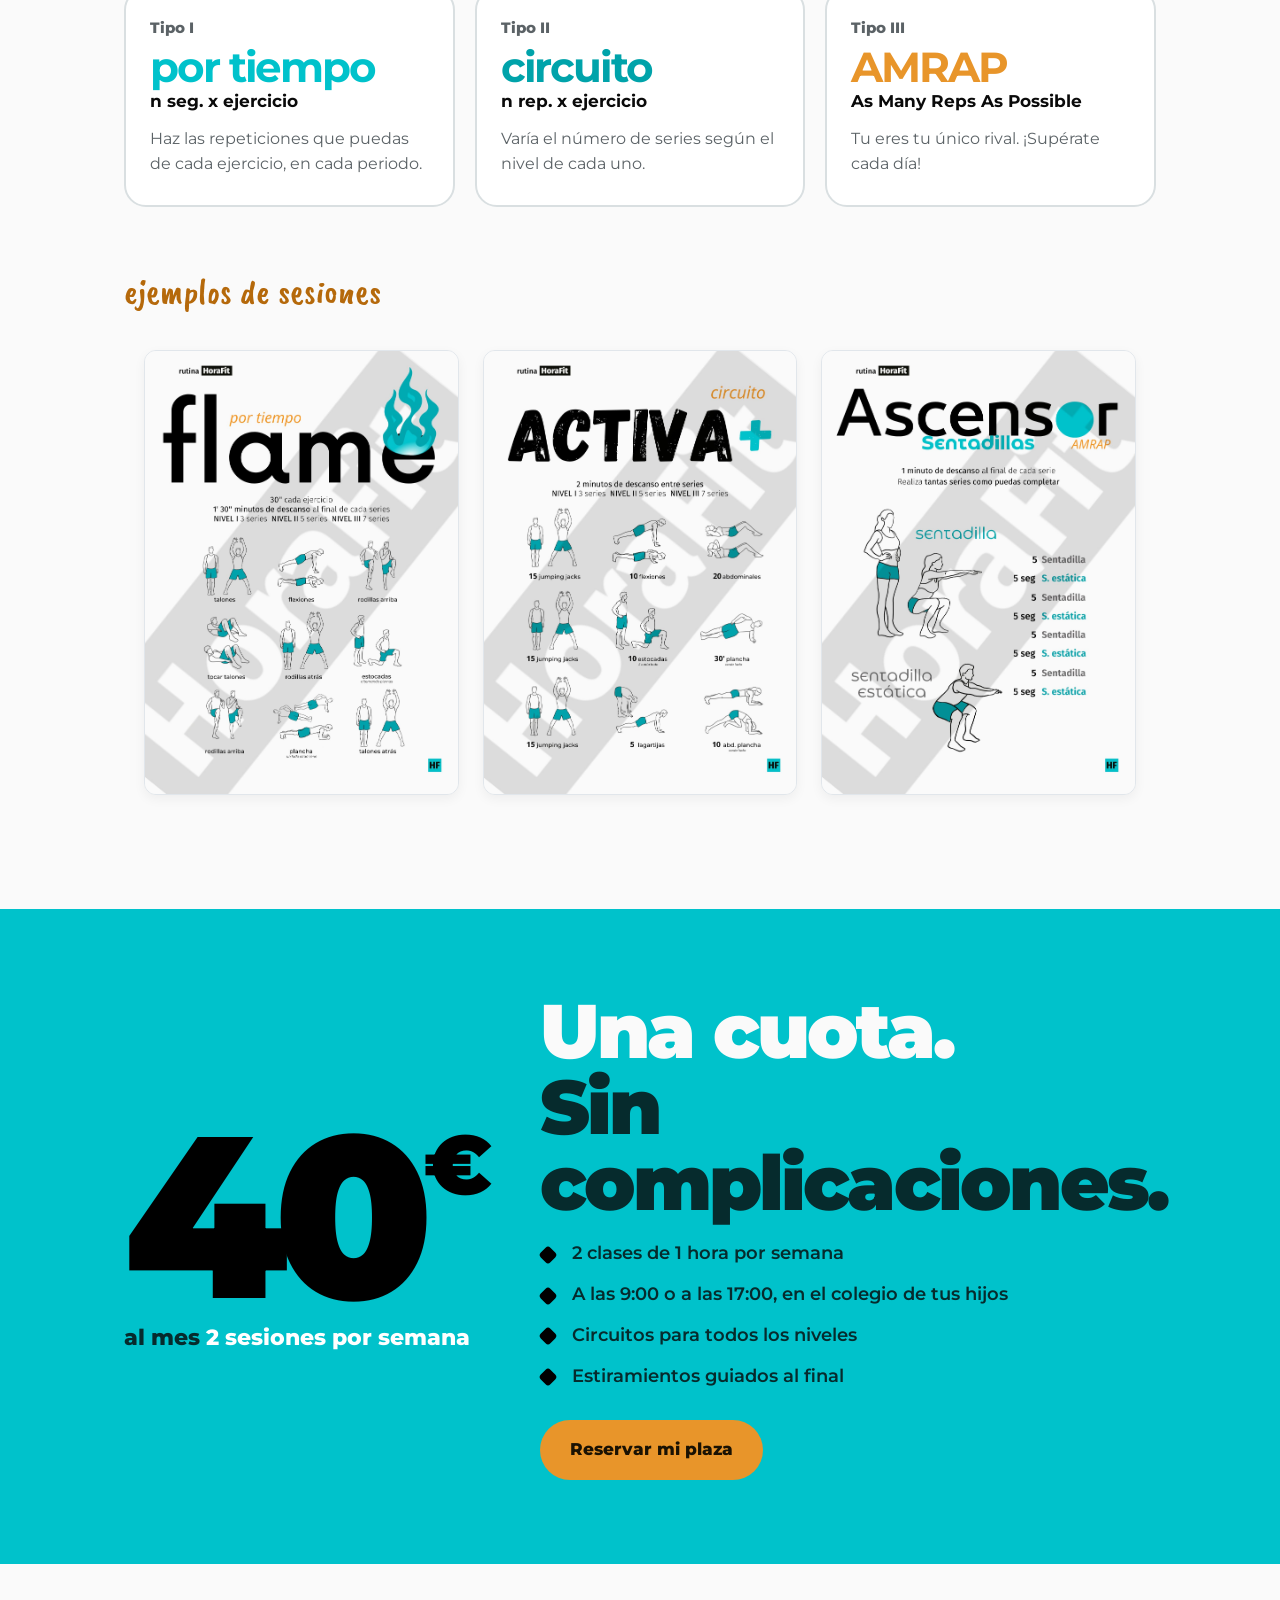
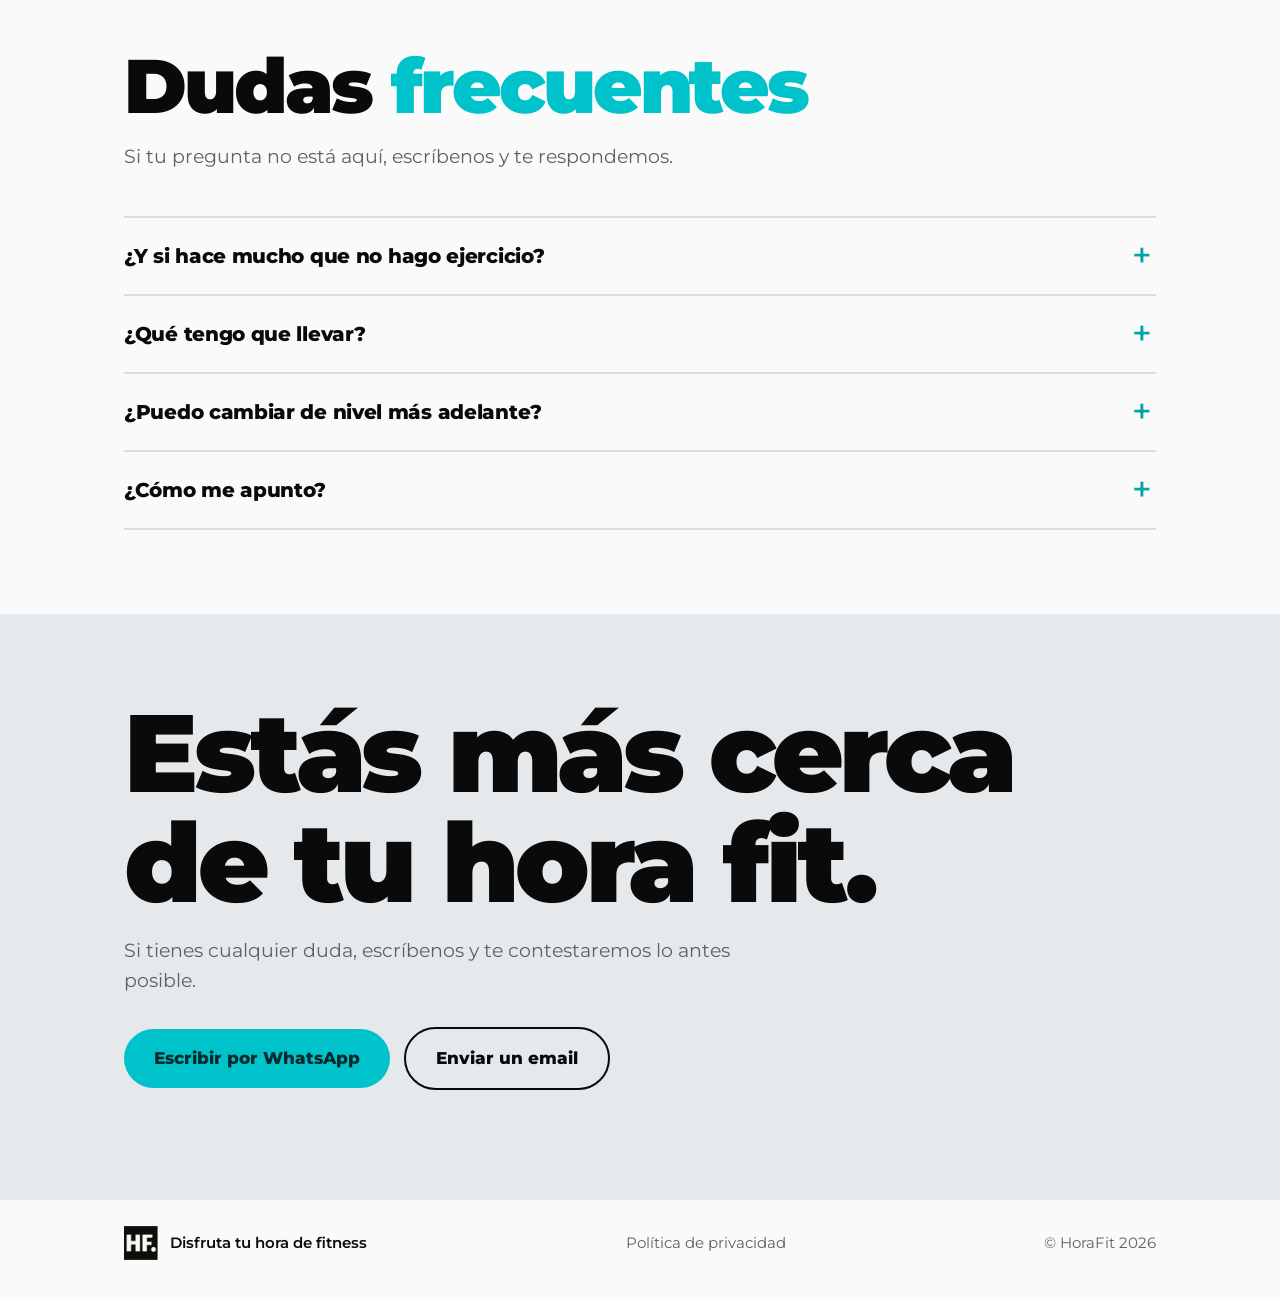
==== commit d2aea7aa: "Update session duration note in index.html Added a note about session duration in the description." ====
--- a/index.html
+++ b/index.html
@@ -52,7 +52,7 @@
 
       <div class="facts" role="list">
         <div class="fact" role="listitem"><strong>9:00</strong> o <strong>17:00</strong><span>conciliación máxima</span></div>
-        <div class="fact" role="listitem"><strong>60'</strong> <span>duración aproximada</span></div>
+        <div class="fact" role="listitem"><strong>60'</strong> <span>como máximo</span></div>
         <div class="fact" role="listitem"><strong>2</strong><span>días por semana</span></div>
         <div class="fact" role="listitem"><strong>40 €</strong><span>al mes, todo incluido</span></div>
       </div>
@@ -98,7 +98,7 @@
           <div><h3>Vuelta a la calma</h3><p>Fase final con estitiramientos y bajada de pulsaciones para terminar. Bajas revoluciones y preparado para afrontar tu día.</p></div>
         </li>
       </ol>
-      <p class="note">Duración y reparto de tiempos orientativo; puede variar según la sesión del día.</p>
+      <p class="note">Duración y reparto de tiempos orientativo; puede variar según la sesión del día. Las sesiones suelen durar menos de 1 hora.</p>
     </div>
   </section>
 
--- a/styles.css
+++ b/styles.css
@@ -198,7 +198,7 @@
 .final p{max-width:32em;font-size:19px;color:var(--muted);margin:0 0 30px}
 
 footer{border-top:0px solid var(--ink);padding:26px 0 40px;font-size:15px;color:var(--muted);}
-footer .wrap{display:flex;flex-wrap:wrap;gap:12px;justify-content:space-between}
+footer .wrap{display:flex;flex-wrap:wrap;gap:12px;justify-content:space-between;align-items:center}
 footer b{color:var(--ink)}
 
 /* Contenedor de los tres bloques A4 */
@@ -338,5 +338,5 @@
 
 
 /* enlace legal del footer */
-.foot-legal{color:var(--muted);text-decoration:underline;text-underline-offset:3px;font-weight:600}
+.foot-legal{color:var(--muted);text-decoration:none;font-weight:400}
 .foot-legal:hover{color:var(--ink)}
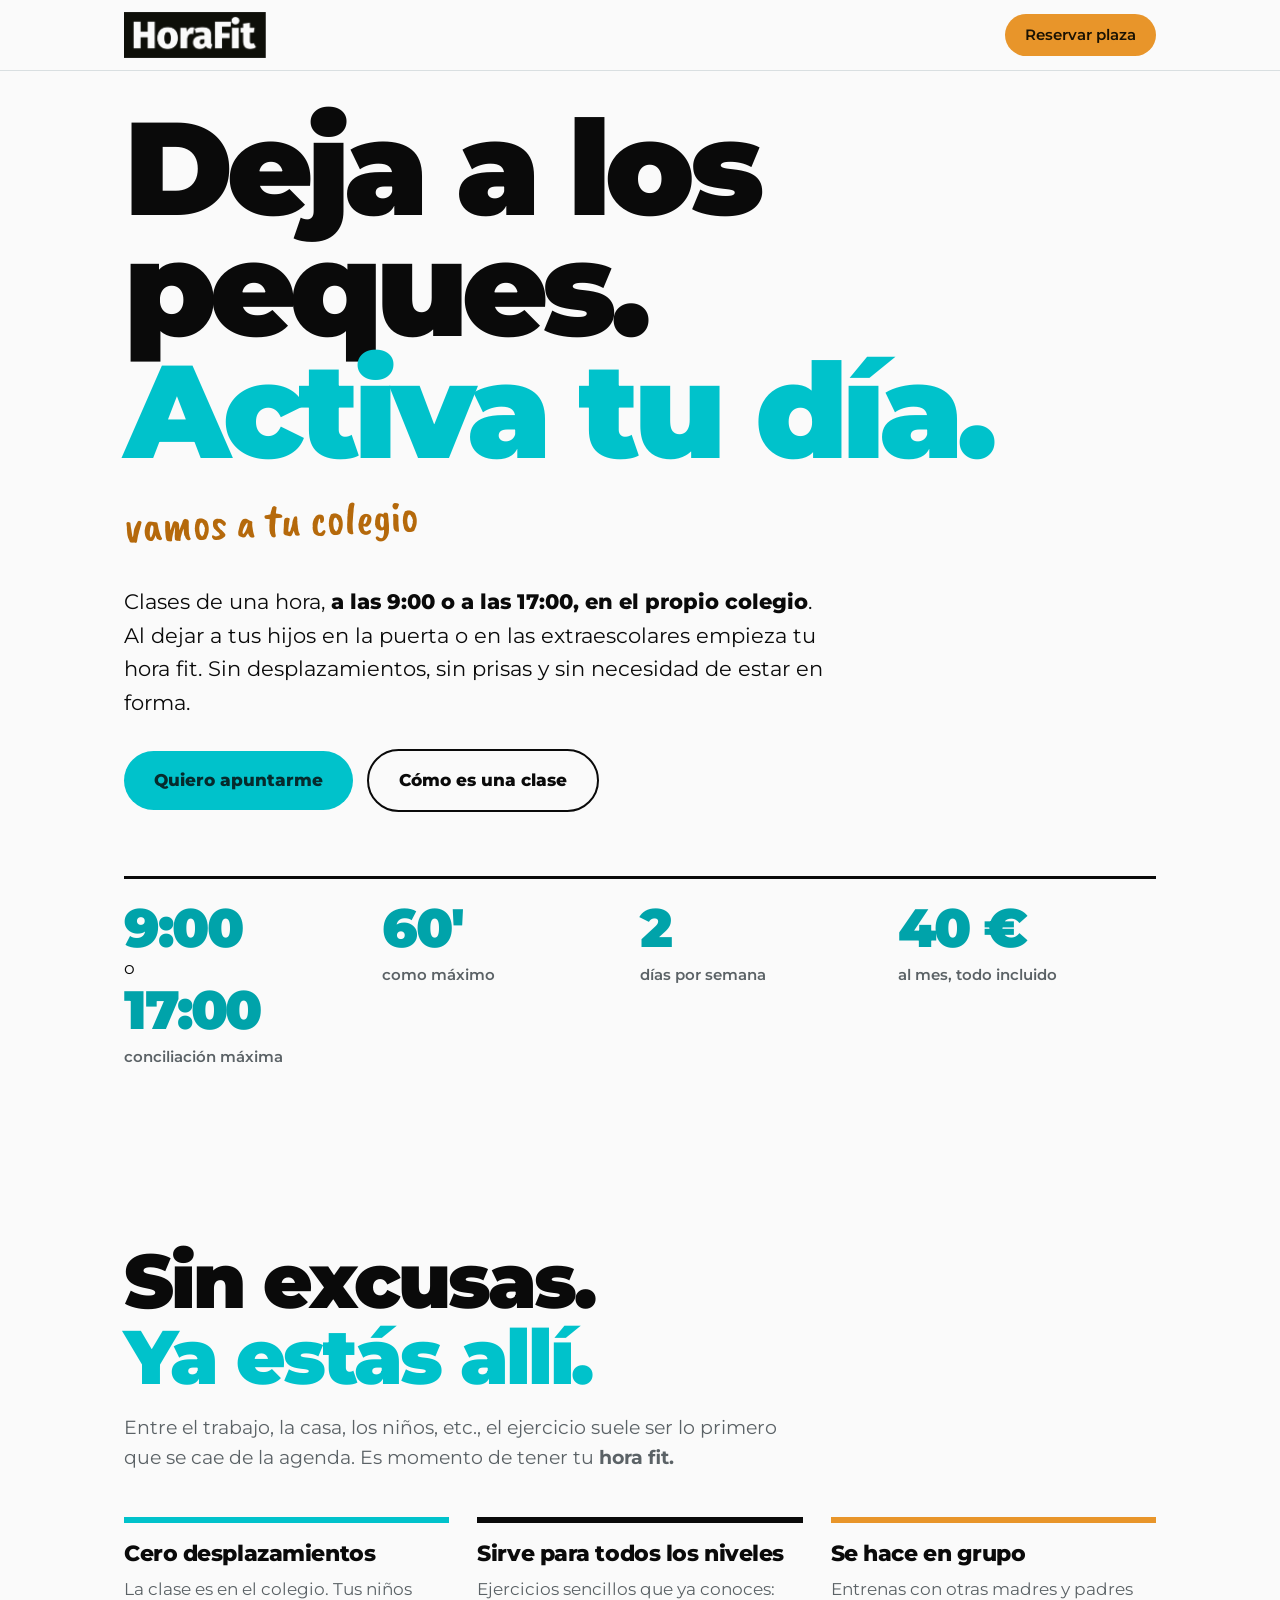
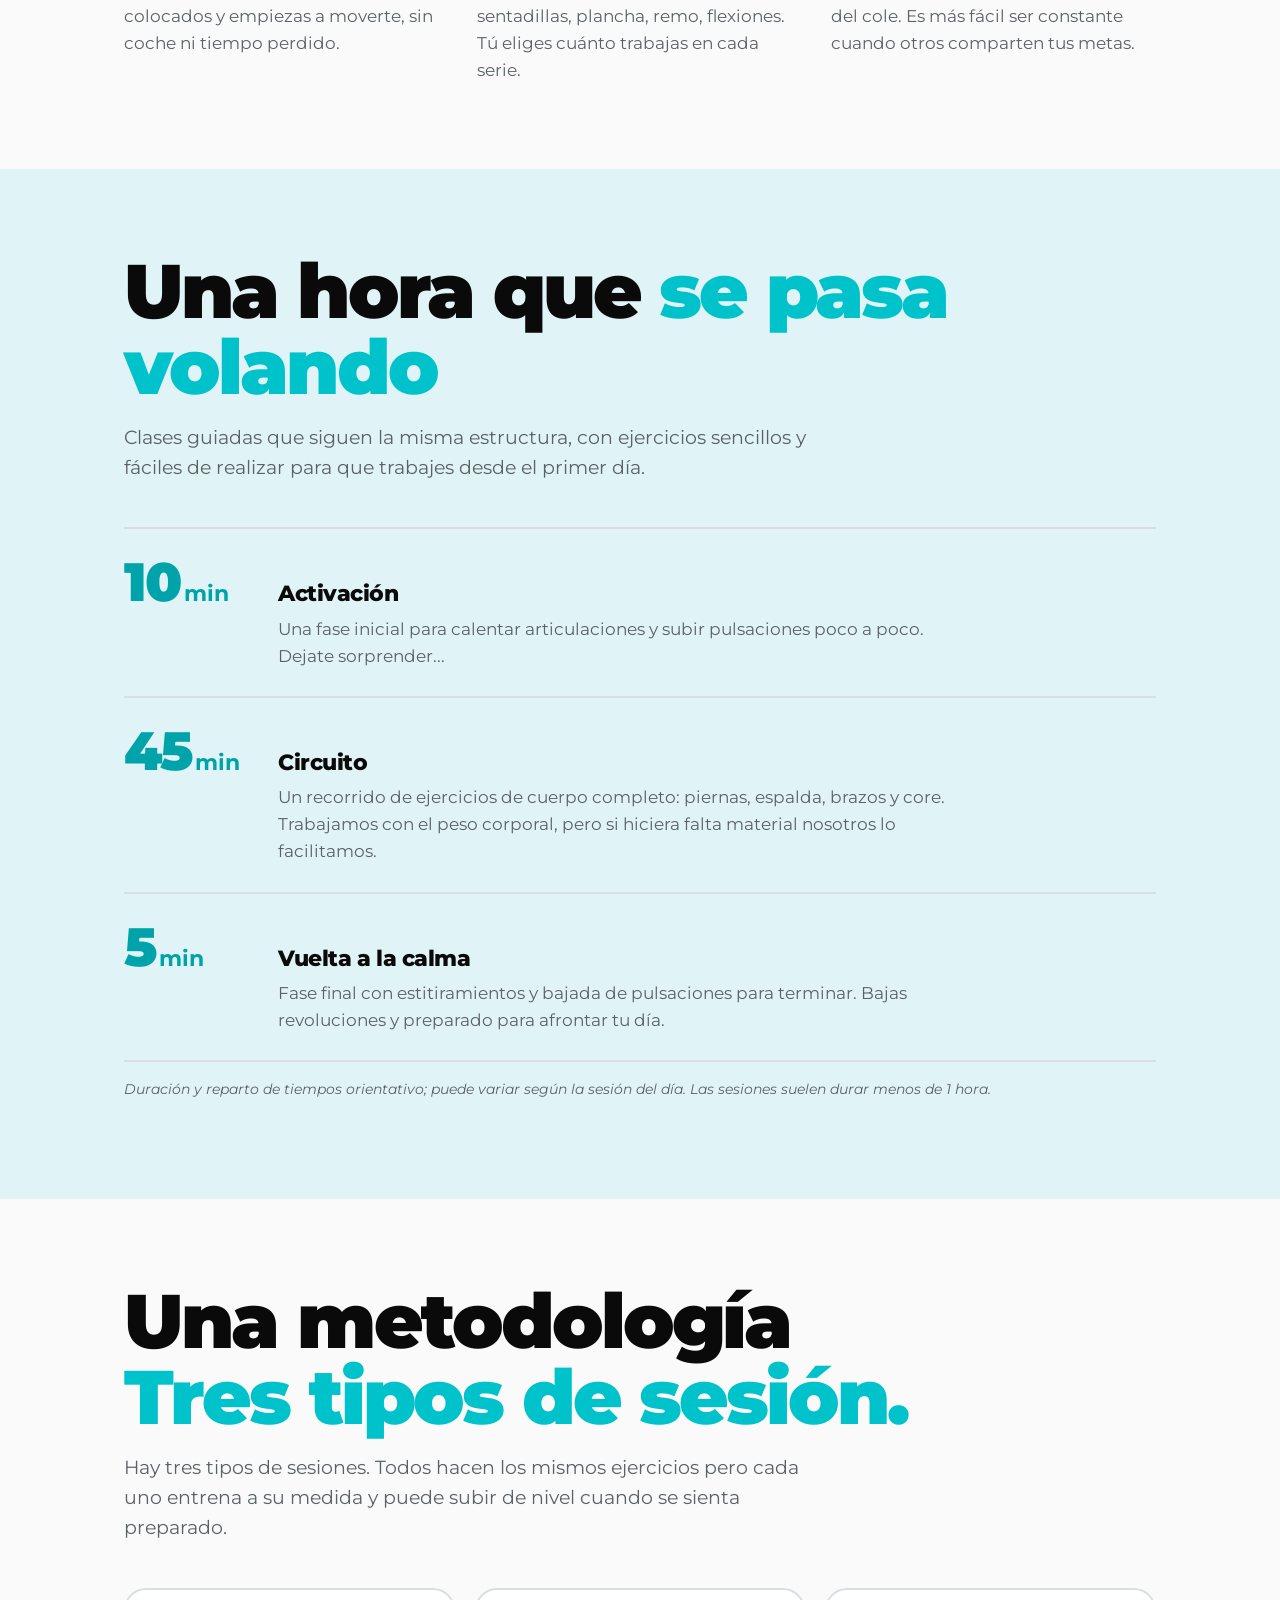
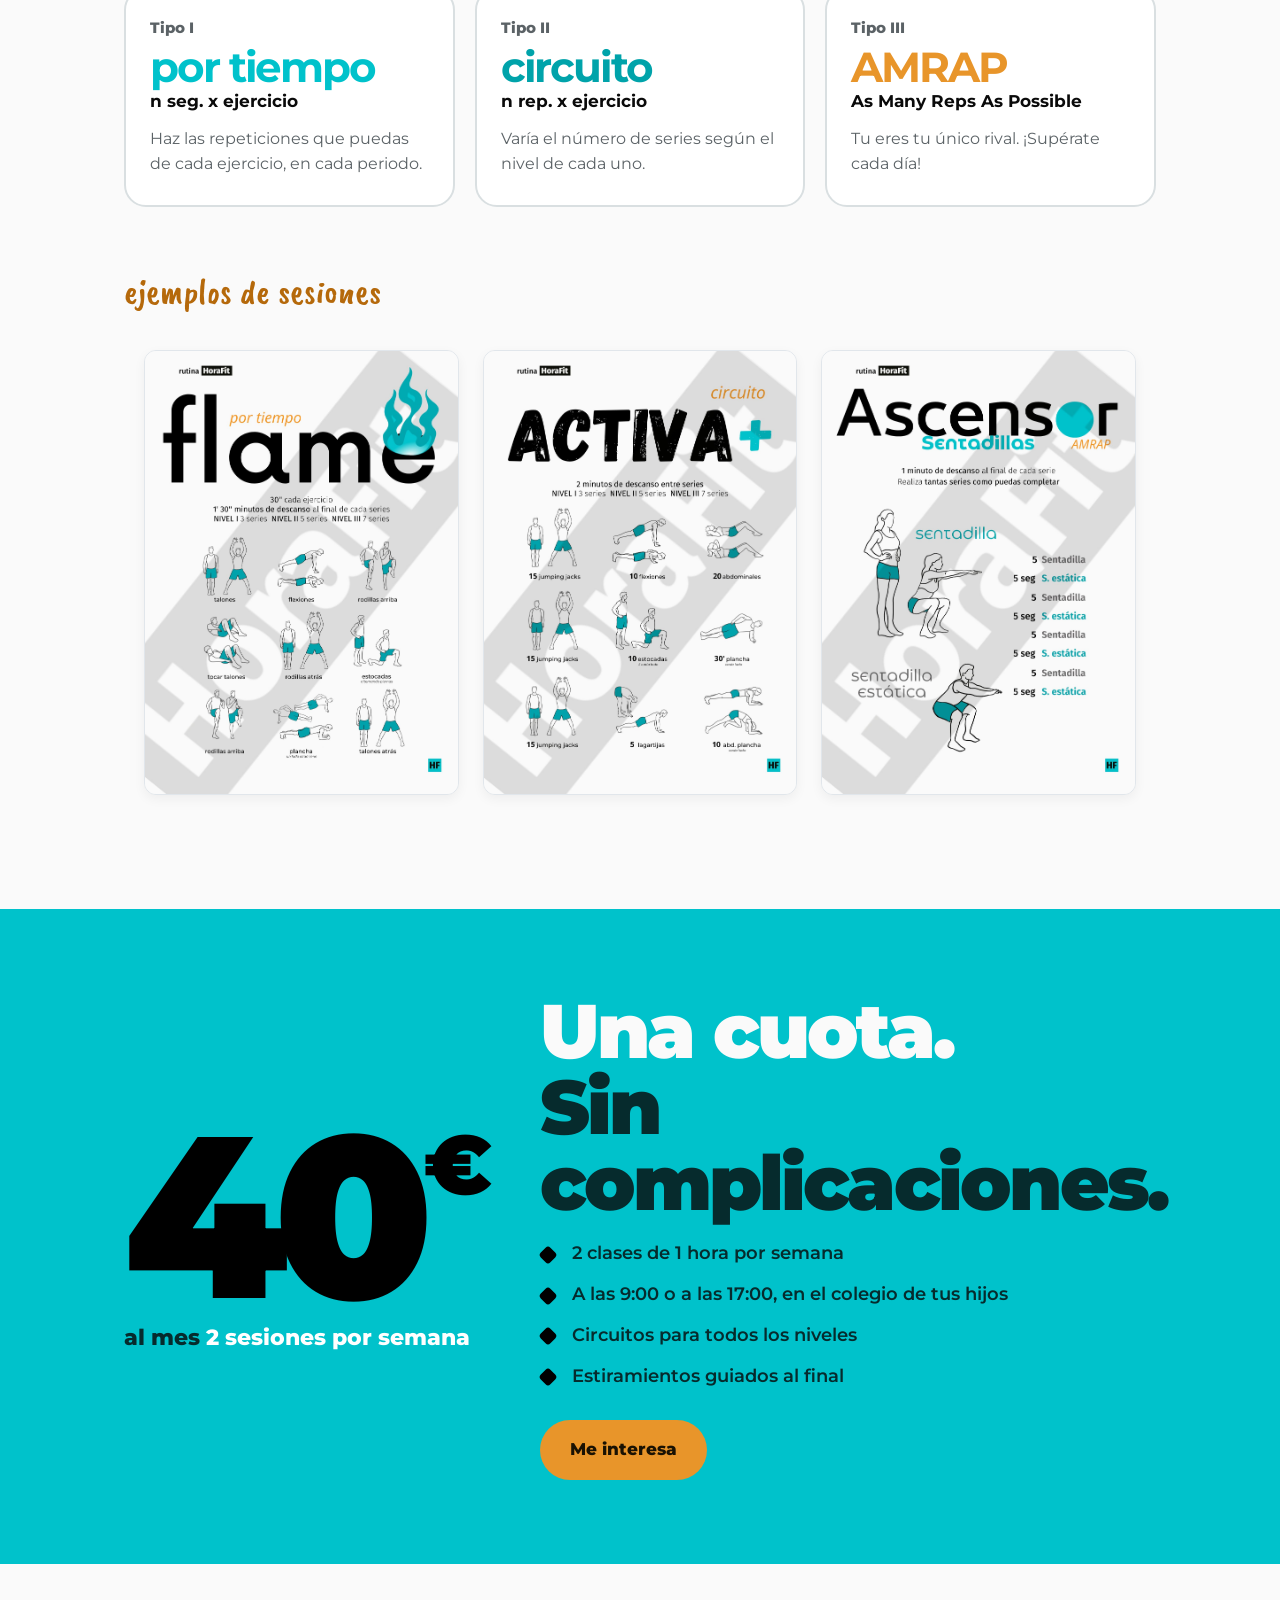
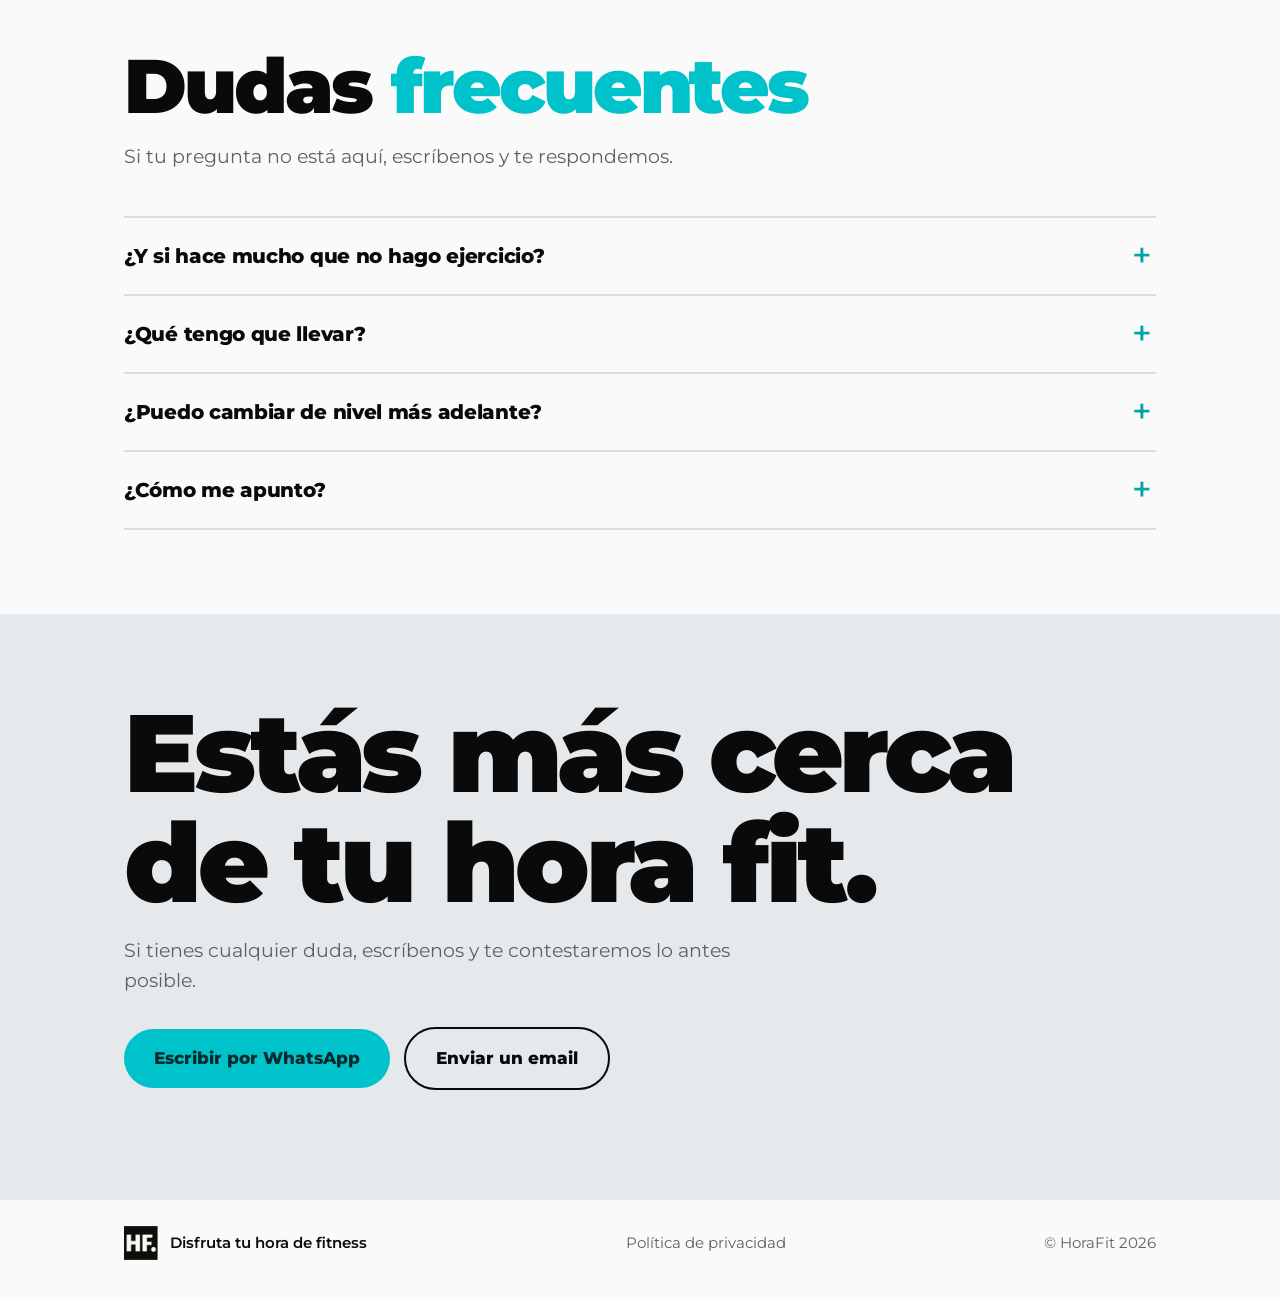
==== commit 1d8c497f: "Cambia el texto del botón "Reservar mi plaza" por "Me interesa" Co-Authored-By: Claude Opus 5.5 <nor" ====
--- a/index.html
+++ b/index.html
@@ -142,7 +142,7 @@
           <li>Circuitos para todos los niveles</li>
           <li>Estiramientos guiados al final</li>
         </ul>
-       <a class="btn" href="aviso.html" data-track="Clic en Reservar mi plaza (precio)">Reservar mi plaza</a>
+       <a class="btn" href="aviso.html" data-track="Clic en Reservar mi plaza (precio)">Me interesa</a>
       </div>
     </div>
   </section>
